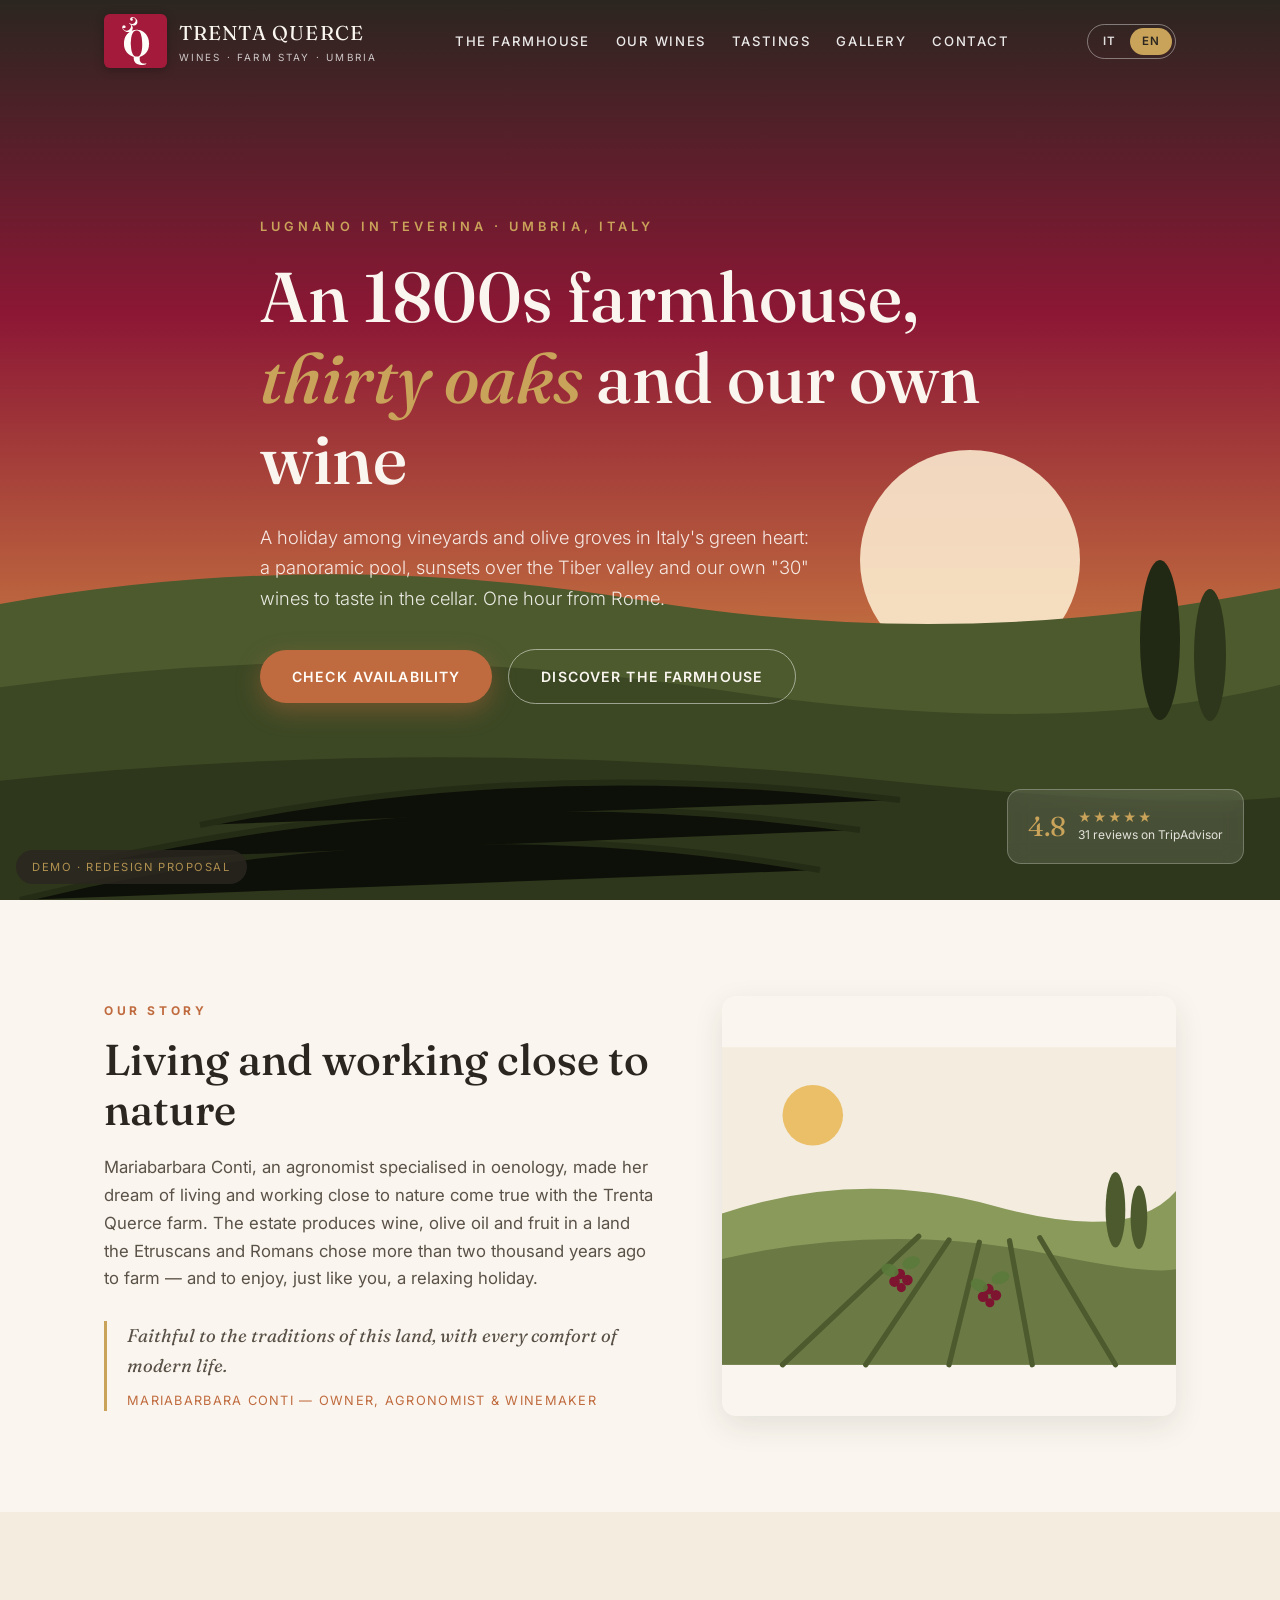
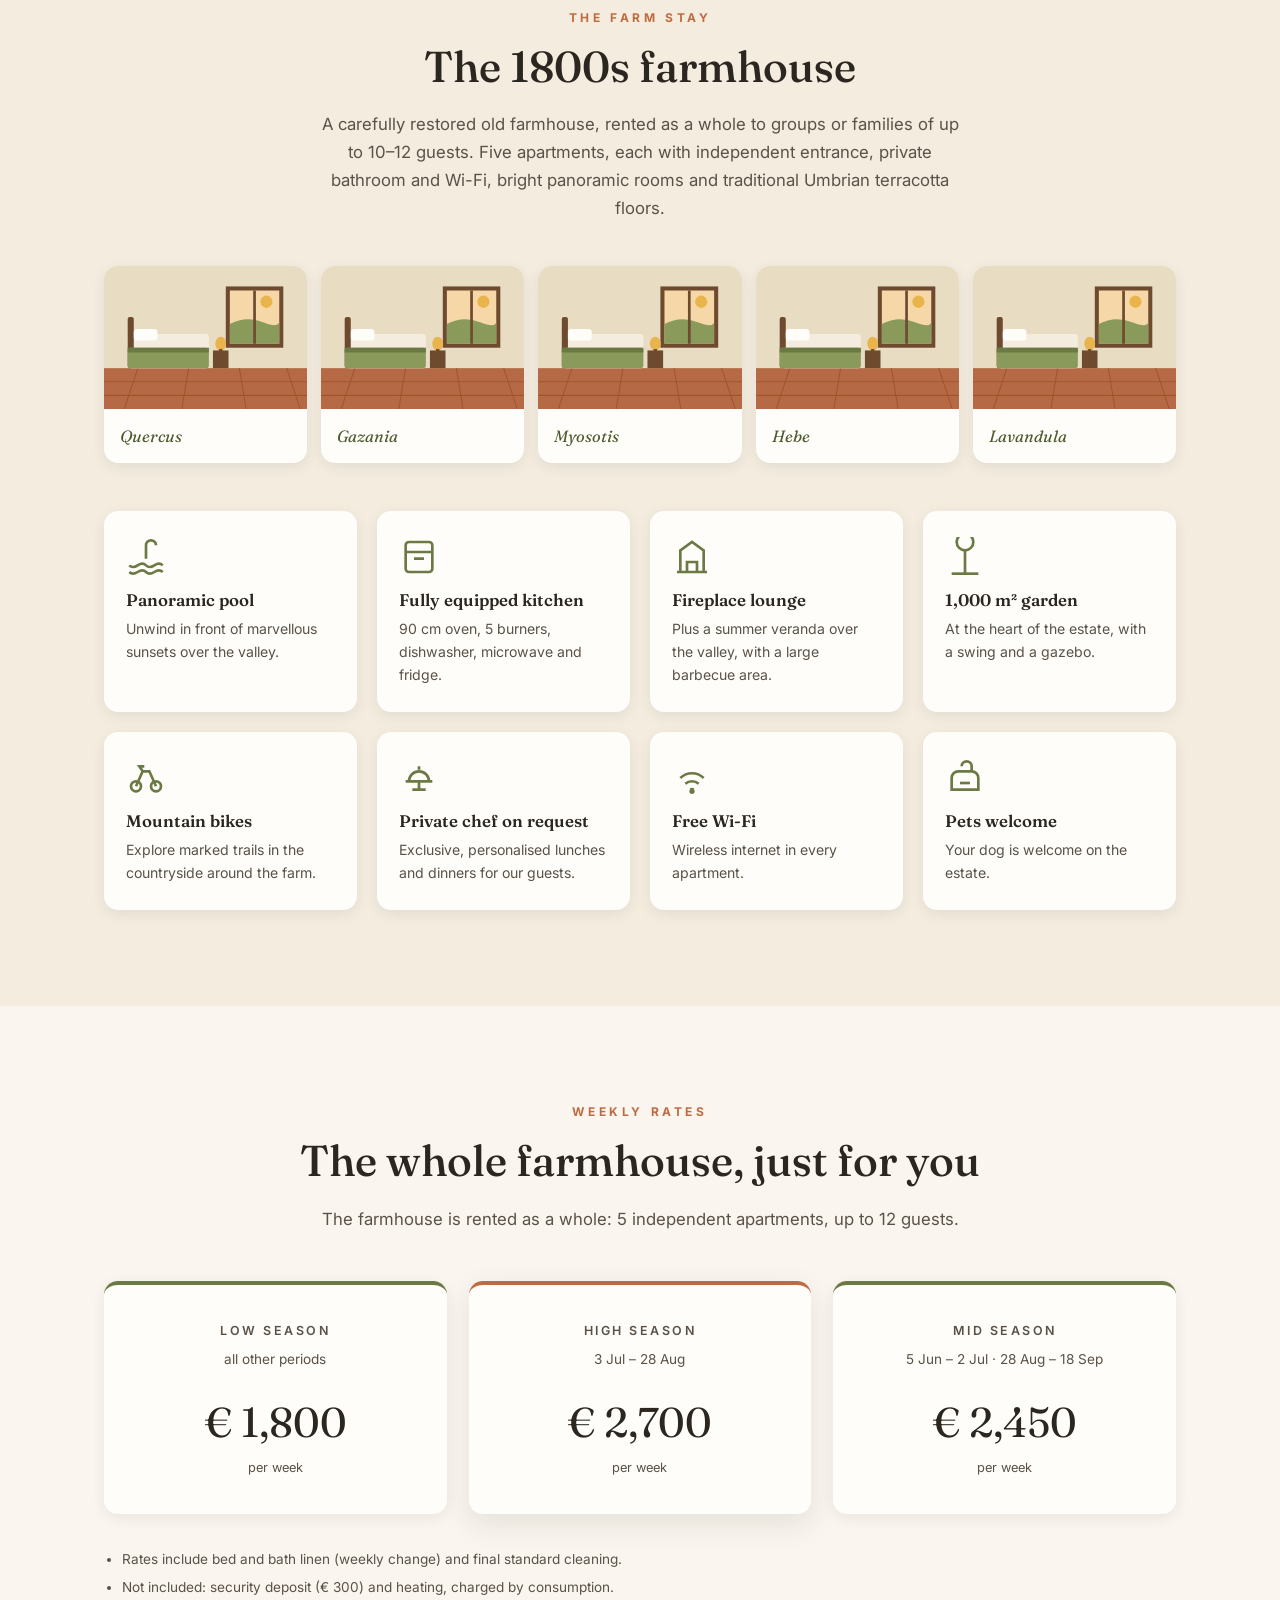
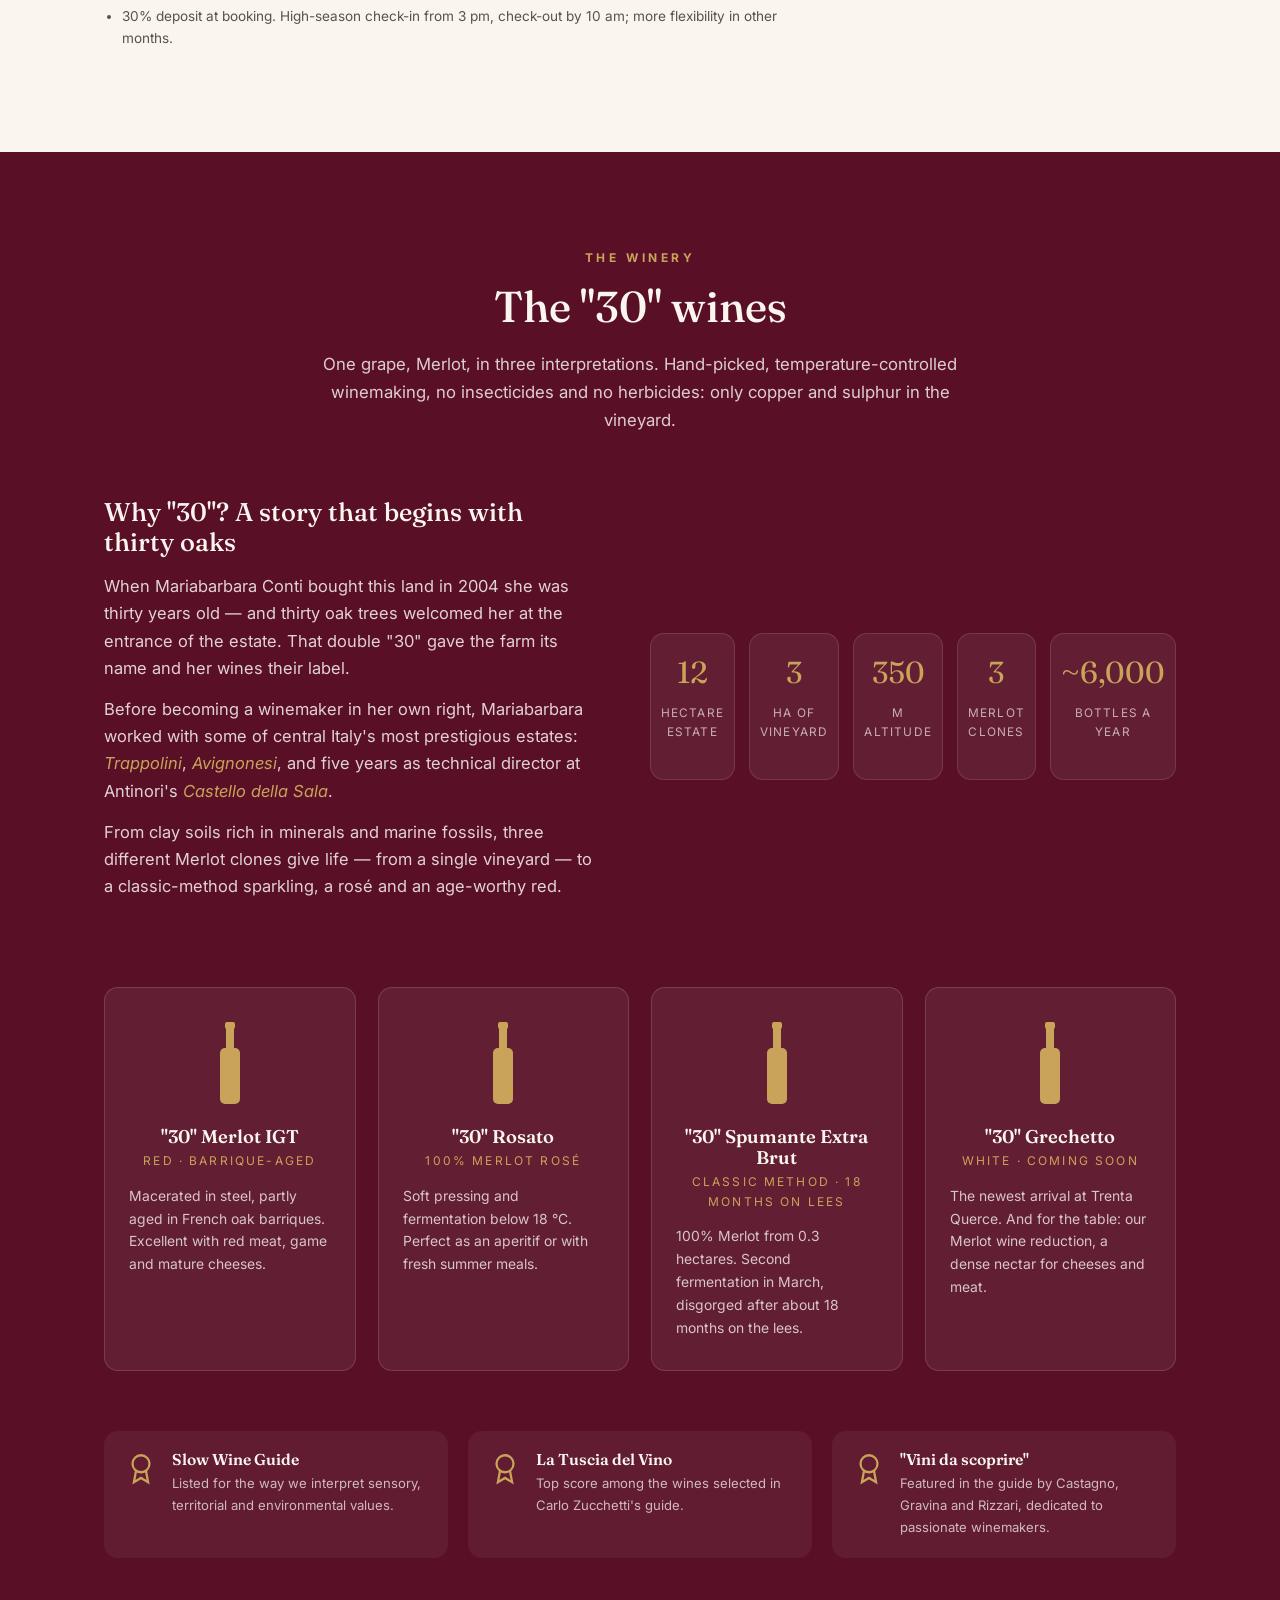
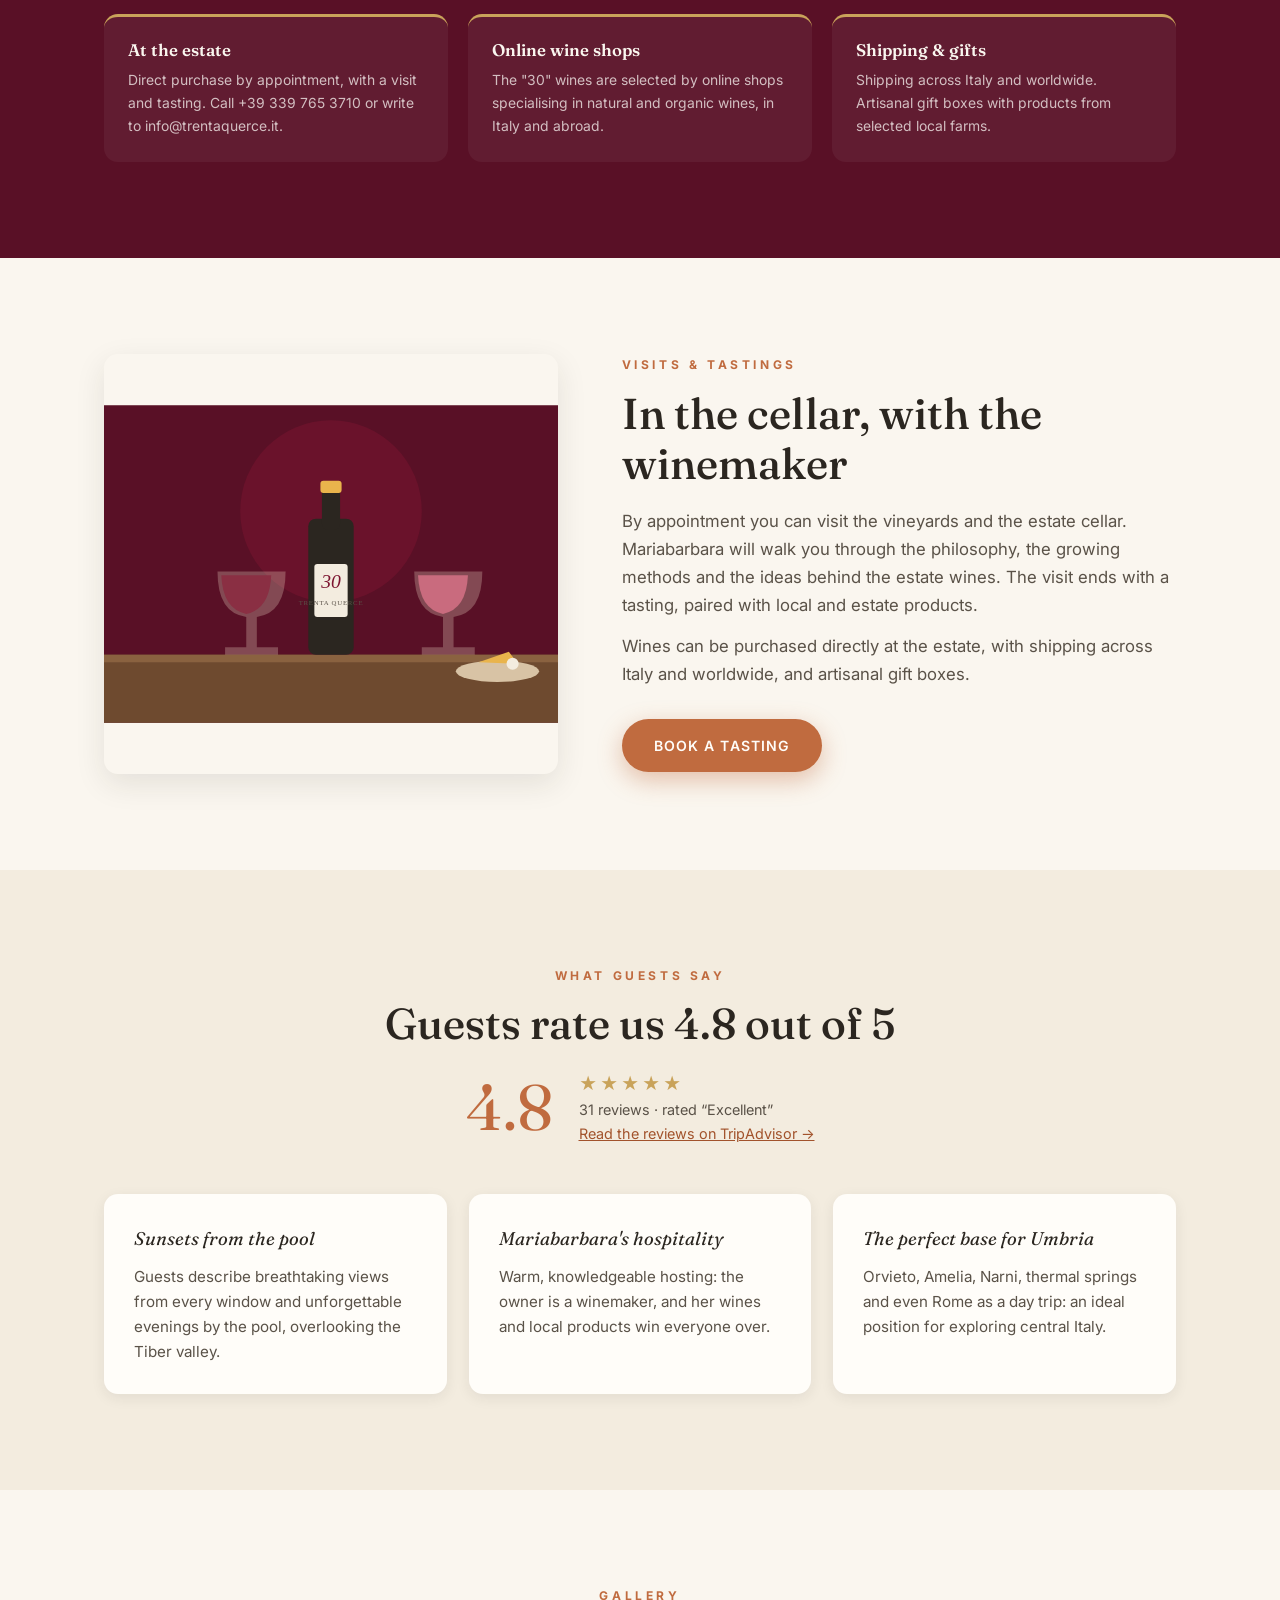
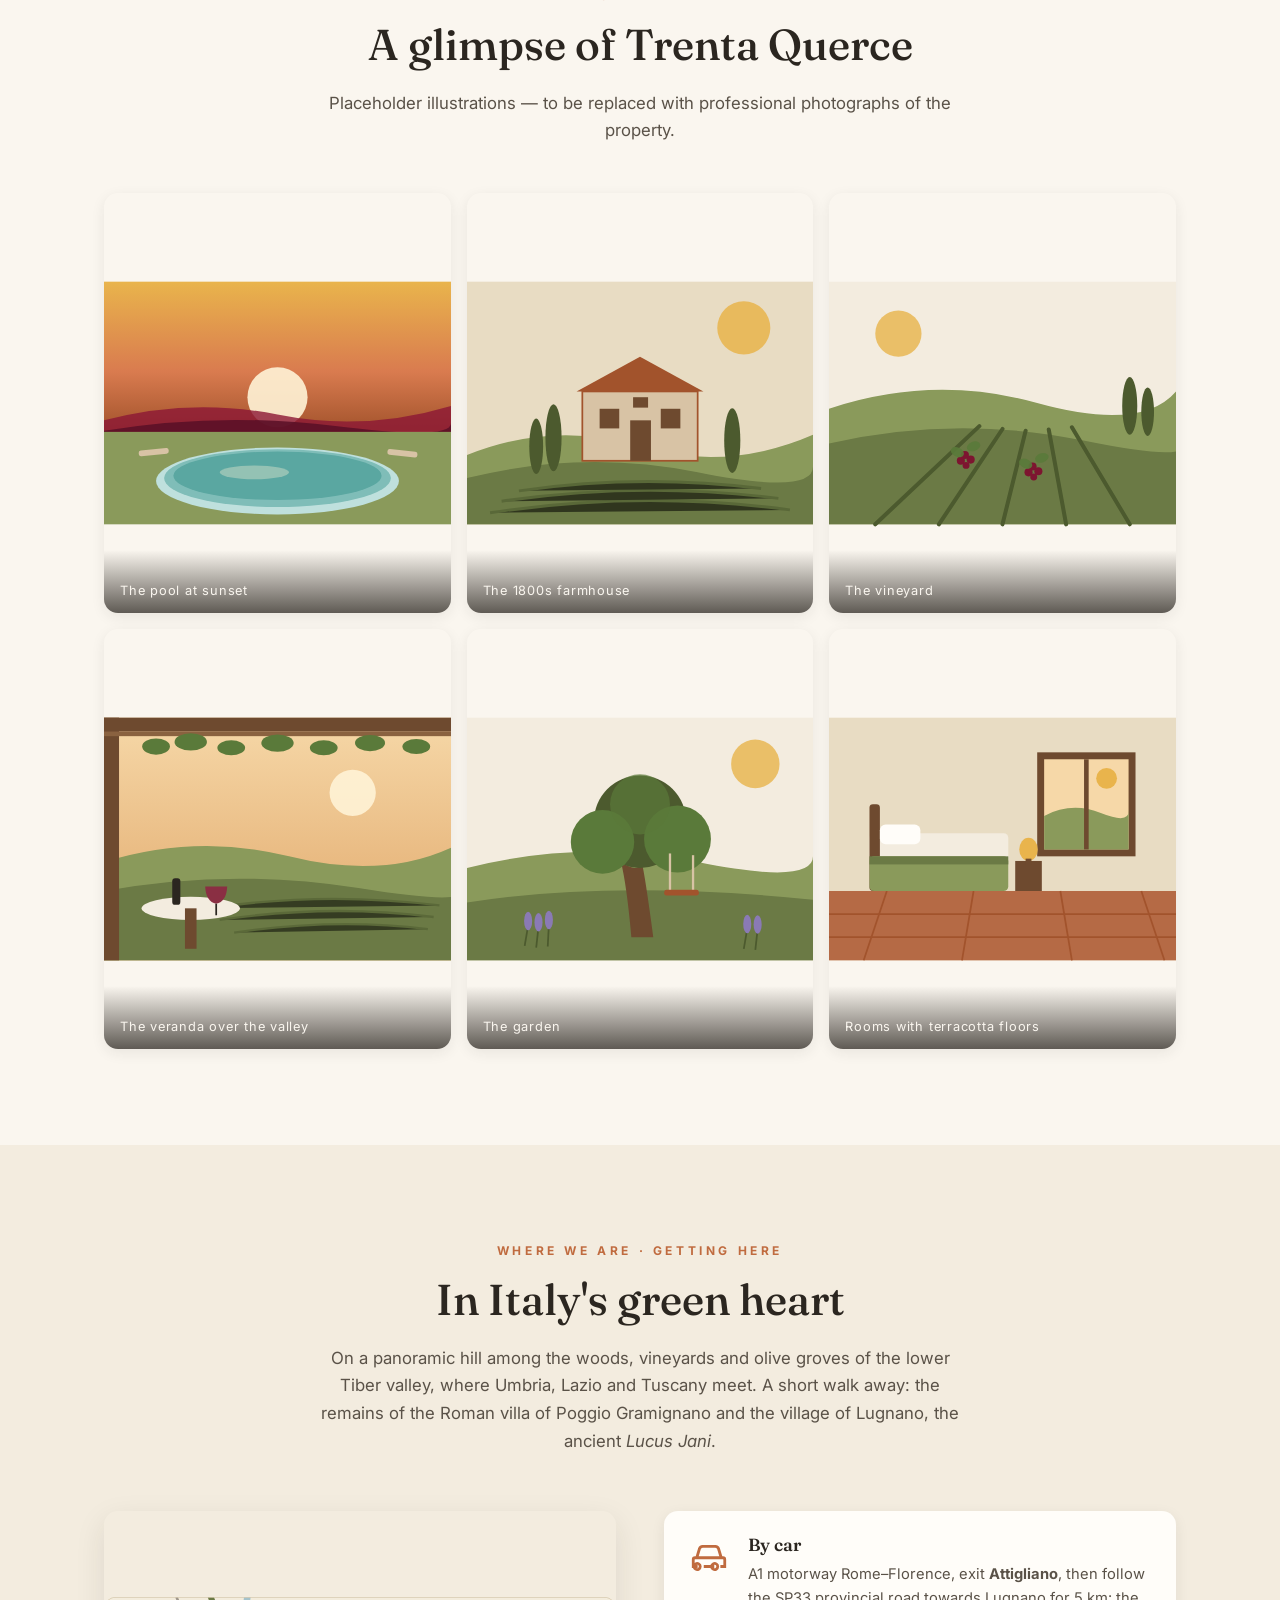
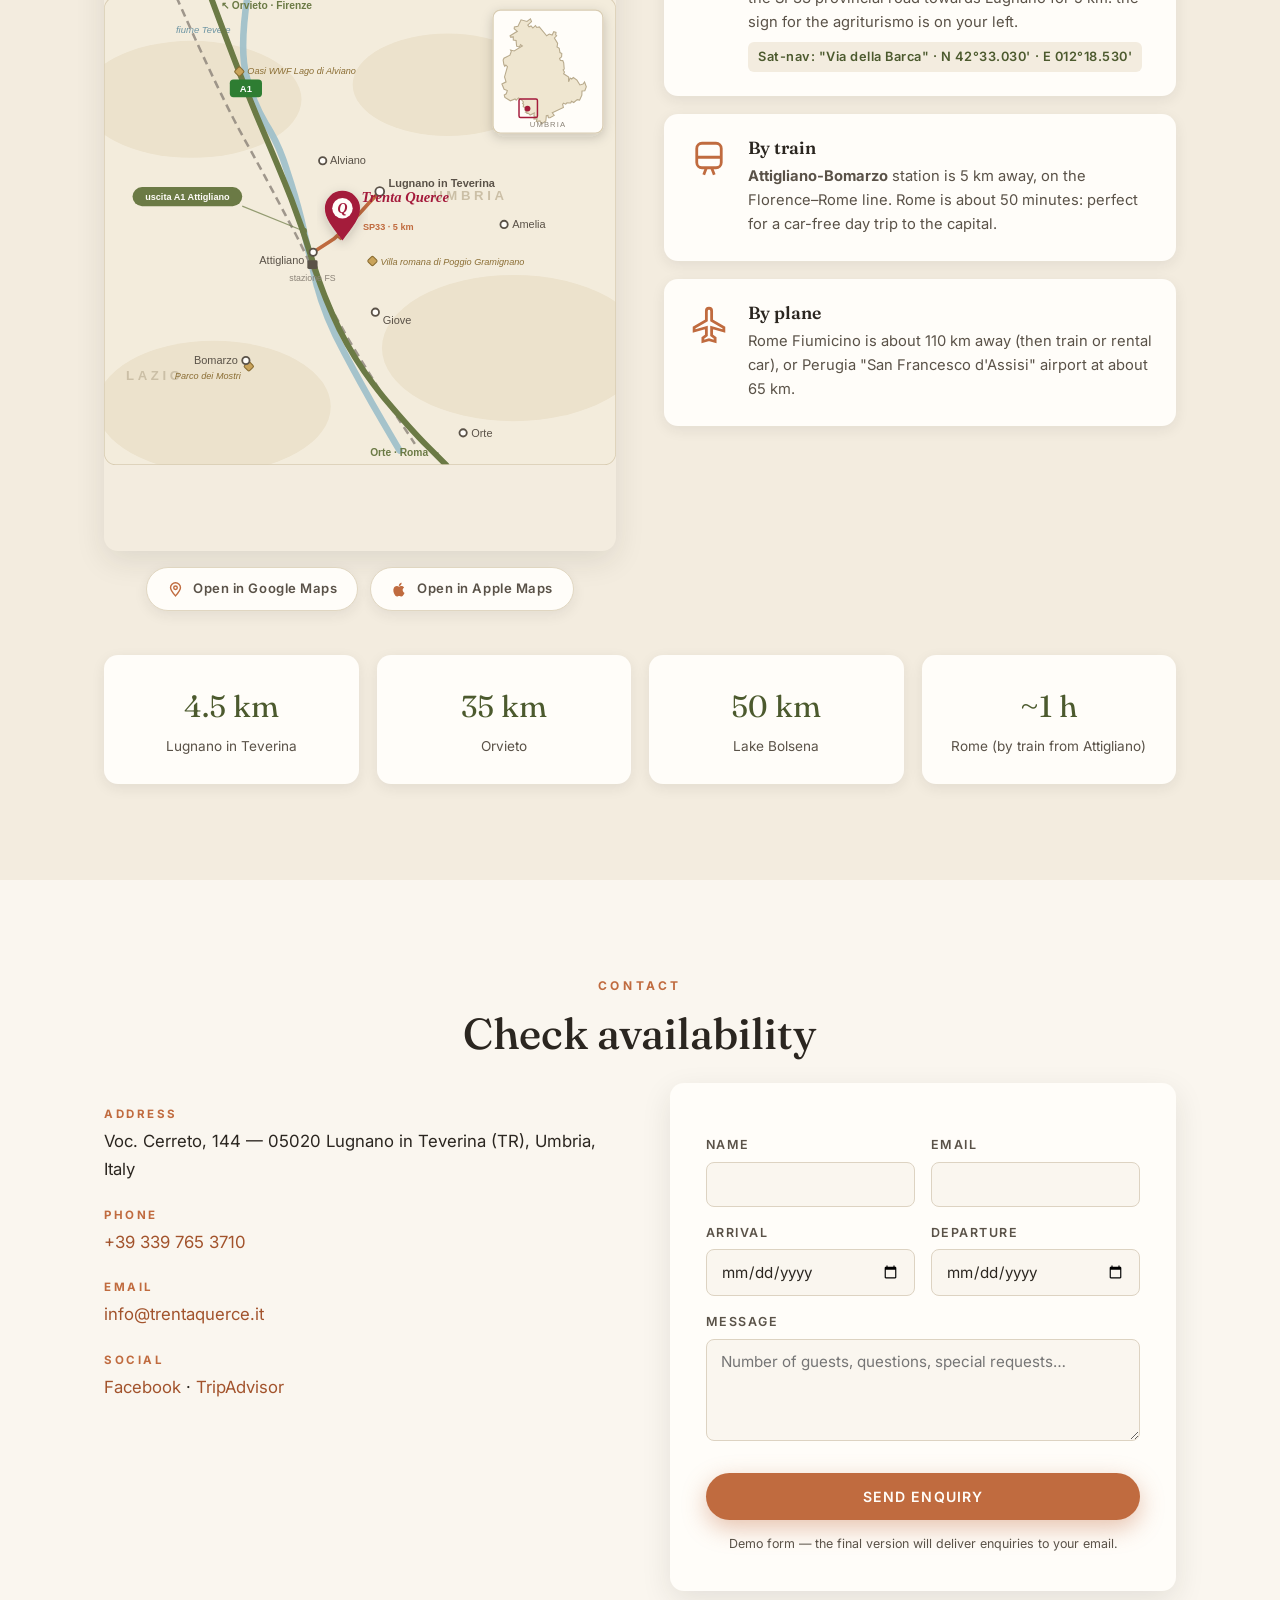
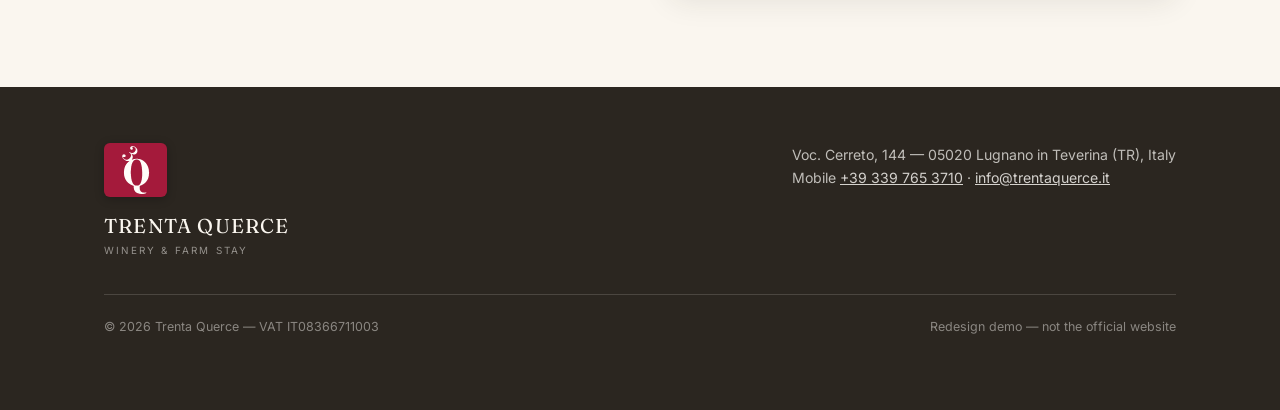
==== en/index.html @ c0314c39 "Add files via upload" ====
﻿<!DOCTYPE html>
<html lang="en">
<head>
  <meta charset="UTF-8">
  <meta name="viewport" content="width=device-width, initial-scale=1.0">
  <title>Trenta Querce — Agriturismo &amp; Winery in Umbria, Italy | Lugnano in Teverina</title>
  <meta name="description" content="Farm stay with a panoramic pool and estate wines in the heart of Umbria. Restored 1800s farmhouse for 10-12 guests, cellar tastings, 35 km from Orvieto and one hour from Rome.">
  <link rel="alternate" hreflang="it" href="https://www.trentaquerce.it/">
  <link rel="alternate" hreflang="en" href="https://www.trentaquerce.it/en/">
  <link rel="preconnect" href="https://fonts.googleapis.com">
  <link rel="preconnect" href="https://fonts.gstatic.com" crossorigin>
  <link href="https://fonts.googleapis.com/css2?family=Fraunces:ital,wght@0,400;0,500;0,600;1,400;1,500&family=Inter:wght@300;400;500;600;700&display=swap" rel="stylesheet">
  <link rel="stylesheet" href="../assets/style.css">
  <link rel="icon" type="image/png" href="../assets/img/logo-full.png">
  <script type="application/ld+json">
  {
    "@context": "https://schema.org",
    "@type": ["LodgingBusiness", "Winery"],
    "name": "Trenta Querce",
    "description": "Winery and agriturismo in Umbria, Italy: restored 1800s farmhouse with panoramic pool for 10-12 guests, estate wines and cellar tastings.",
    "address": {
      "@type": "PostalAddress",
      "streetAddress": "Voc. Cerreto, 144",
      "addressLocality": "Lugnano in Teverina",
      "addressRegion": "Umbria",
      "postalCode": "05020",
      "addressCountry": "IT"
    },
    "telephone": "+39 339 7653710",
    "email": "info@trentaquerce.it",
    "aggregateRating": { "@type": "AggregateRating", "ratingValue": "4.8", "bestRating": "5", "reviewCount": "31" }
  }
  </script>
</head>
<body>

<div class="demo-ribbon">Demo · redesign proposal</div>

<nav class="nav">
  <div class="container nav-inner">
    <a class="brand" href="#top">
      <img class="brand-logo" src="../assets/img/logo.svg" alt="Trenta Querce logo" width="153" height="132">
      <span>
        <span class="brand-name">Trenta Querce</span>
        <span class="brand-sub">Wines &middot; Farm stay &middot; Umbria</span>
      </span>
    </a>
    <ul class="nav-links">
      <li><a href="#farmhouse">The Farmhouse</a></li>
      <li><a href="#wines">Our Wines</a></li>
      <li><a href="#tastings">Tastings</a></li>
      <li><a href="#gallery">Gallery</a></li>
      <li><a href="#contact">Contact</a></li>
    </ul>
    <div class="lang-switch">
      <a href="../index.html">IT</a>
      <a href="index.html" class="active" aria-current="page">EN</a>
    </div>
    <button class="nav-toggle" aria-label="Menu"><span></span><span></span><span></span></button>
  </div>
</nav>

<header class="hero" id="top">
  <div class="hero-bg" aria-hidden="true">
    <svg viewBox="0 0 1440 900" preserveAspectRatio="xMidYMid slice">
      <defs>
        <linearGradient id="hsky" x1="0" y1="0" x2="0" y2="1">
          <stop offset="0" stop-color="#2b2620"/>
          <stop offset=".35" stop-color="#8c1735"/>
          <stop offset=".7" stop-color="#c06b3f"/>
          <stop offset="1" stop-color="#e9b44c"/>
        </linearGradient>
      </defs>
      <rect width="1440" height="900" fill="url(#hsky)"/>
      <circle cx="1050" cy="560" r="110" fill="#fff3d6" opacity=".85"/>
      <path d="M0 620 Q360 540 720 600 T1440 570 V900 H0 Z" fill="#4c5a2e"/>
      <path d="M0 700 Q400 630 800 690 T1440 660 V900 H0 Z" fill="#3c4824"/>
      <path d="M0 790 Q480 730 960 780 T1440 760 V900 H0 Z" fill="#2e371b"/>
      <g stroke="#212814" stroke-width="6" opacity=".7">
        <path d="M100 900 Q500 800 900 870"/>
        <path d="M180 860 Q560 775 940 830"/>
        <path d="M280 825 Q620 755 980 800"/>
      </g>
      <ellipse cx="1240" cy="640" rx="20" ry="80" fill="#212814"/>
      <ellipse cx="1290" cy="655" rx="16" ry="66" fill="#2e371b"/>
    </svg>
  </div>
  <div class="container">
    <div class="hero-content">
      <p class="hero-kicker">Lugnano in Teverina &middot; Umbria, Italy</p>
      <h1>An 1800s farmhouse, <em>thirty oaks</em> and our own wine</h1>
      <p class="hero-lede">A holiday among vineyards and olive groves in Italy's green heart: a panoramic pool, sunsets over the Tiber valley and our own "30" wines to taste in the cellar. One hour from Rome.</p>
      <div class="hero-ctas">
        <a class="btn btn-primary" href="#contact">Check availability</a>
        <a class="btn btn-ghost" href="#farmhouse">Discover the farmhouse</a>
      </div>
      <div class="hero-badge">
        <span class="score">4.8</span>
        <span class="label"><span class="stars">★★★★★</span><br>31 reviews on TripAdvisor</span>
      </div>
    </div>
  </div>
</header>

<section id="story">
  <div class="container story-grid">
    <div class="reveal">
      <p class="eyebrow">Our story</p>
      <h2 class="section-title">Living and working close to nature</h2>
      <p class="section-intro">Mariabarbara Conti, an agronomist specialised in oenology, made her dream of living and working close to nature come true with the Trenta Querce farm. The estate produces wine, olive oil and fruit in a land the Etruscans and Romans chose more than two thousand years ago to farm — and to enjoy, just like you, a relaxing holiday.</p>
      <blockquote class="story-quote">
        Faithful to the traditions of this land, with every comfort of modern life.
        <cite>Mariabarbara Conti — owner, agronomist &amp; winemaker</cite>
      </blockquote>
    </div>
    <div class="story-figure reveal">
      <img src="../assets/img/vigneto.svg" alt="The Trenta Querce vineyard" width="600" height="420">
    </div>
  </div>
</section>

<section id="farmhouse" class="section-alt">
  <div class="container">
    <div class="center reveal">
      <p class="eyebrow">The farm stay</p>
      <h2 class="section-title">The 1800s farmhouse</h2>
      <p class="section-intro">A carefully restored old farmhouse, rented as a whole to groups or families of up to 10–12 guests. Five apartments, each with independent entrance, private bathroom and Wi-Fi, bright panoramic rooms and traditional Umbrian terracotta floors.</p>
    </div>

    <div class="apt-strip reveal">
      <div class="apt"><img src="../assets/img/camera.svg" alt="Quercus apartment"><div class="apt-name">Quercus</div></div>
      <div class="apt"><img src="../assets/img/camera.svg" alt="Gazania apartment"><div class="apt-name">Gazania</div></div>
      <div class="apt"><img src="../assets/img/camera.svg" alt="Myosotis apartment"><div class="apt-name">Myosotis</div></div>
      <div class="apt"><img src="../assets/img/camera.svg" alt="Hebe apartment"><div class="apt-name">Hebe</div></div>
      <div class="apt"><img src="../assets/img/camera.svg" alt="Lavandula apartment"><div class="apt-name">Lavandula</div></div>
    </div>

    <div class="amenity-grid">
      <div class="amenity reveal">
        <svg class="icon" viewBox="0 0 24 24" fill="none" stroke="currentColor" stroke-width="1.6"><path d="M2 17q2 2 5 0t5 0 5 0 5 0M2 21q2 2 5 0t5 0 5 0 5 0"/><path d="M12 13V5a3 3 0 0 1 6 0"/></svg>
        <h3>Panoramic pool</h3>
        <p>Unwind in front of marvellous sunsets over the valley.</p>
      </div>
      <div class="amenity reveal">
        <svg class="icon" viewBox="0 0 24 24" fill="none" stroke="currentColor" stroke-width="1.6"><rect x="4" y="3" width="16" height="18" rx="2"/><path d="M4 9h16M9 13h6"/></svg>
        <h3>Fully equipped kitchen</h3>
        <p>90 cm oven, 5 burners, dishwasher, microwave and fridge.</p>
      </div>
      <div class="amenity reveal">
        <svg class="icon" viewBox="0 0 24 24" fill="none" stroke="currentColor" stroke-width="1.6"><path d="M3 21h18M5 21V8l7-5 7 5v13M9 21v-6h6v6"/></svg>
        <h3>Fireplace lounge</h3>
        <p>Plus a summer veranda over the valley, with a large barbecue area.</p>
      </div>
      <div class="amenity reveal">
        <svg class="icon" viewBox="0 0 24 24" fill="none" stroke="currentColor" stroke-width="1.6"><path d="M12 22V8M12 8a5 5 0 1 0-5-5 5 5 0 0 0 5 5zm0 0a5 5 0 1 1 5-5"/><path d="M4 22h16"/></svg>
        <h3>1,000 m² garden</h3>
        <p>At the heart of the estate, with a swing and a gazebo.</p>
      </div>
      <div class="amenity reveal">
        <svg class="icon" viewBox="0 0 24 24" fill="none" stroke="currentColor" stroke-width="1.6"><circle cx="6" cy="17" r="3"/><circle cx="18" cy="17" r="3"/><path d="M6 17 10 8h4l4 9M10 8 8 5h3"/></svg>
        <h3>Mountain bikes</h3>
        <p>Explore marked trails in the countryside around the farm.</p>
      </div>
      <div class="amenity reveal">
        <svg class="icon" viewBox="0 0 24 24" fill="none" stroke="currentColor" stroke-width="1.6"><path d="M4 14h16M6 14a6 6 0 0 1 12 0M12 5v2M12 14v5m-4 0h8"/></svg>
        <h3>Private chef on request</h3>
        <p>Exclusive, personalised lunches and dinners for our guests.</p>
      </div>
      <div class="amenity reveal">
        <svg class="icon" viewBox="0 0 24 24" fill="none" stroke="currentColor" stroke-width="1.6"><path d="M5 12a10 10 0 0 1 14 0M8 15.5a6 6 0 0 1 8 0M11 19a2 2 0 0 1 2 0"/><circle cx="12" cy="20" r=".8" fill="currentColor"/></svg>
        <h3>Free Wi-Fi</h3>
        <p>Wireless internet in every apartment.</p>
      </div>
      <div class="amenity reveal">
        <svg class="icon" viewBox="0 0 24 24" fill="none" stroke="currentColor" stroke-width="1.6"><path d="M10 5a3 3 0 0 1 6 0v3H8a4 4 0 0 0-4 4v7h16v-7a4 4 0 0 0-4-4"/><path d="M9 15h6"/></svg>
        <h3>Pets welcome</h3>
        <p>Your dog is welcome on the estate.</p>
      </div>
    </div>
  </div>
</section>

<section id="rates">
  <div class="container">
    <div class="center reveal">
      <p class="eyebrow">Weekly rates</p>
      <h2 class="section-title">The whole farmhouse, just for you</h2>
      <p class="section-intro">The farmhouse is rented as a whole: 5 independent apartments, up to 12 guests.</p>
    </div>
    <div class="price-cards">
      <div class="price-card reveal">
        <p class="season">Low season</p>
        <p class="dates">all other periods</p>
        <p class="price">&euro;&nbsp;1,800</p>
        <p class="per">per week</p>
      </div>
      <div class="price-card featured reveal">
        <p class="season">High season</p>
        <p class="dates">3 Jul – 28 Aug</p>
        <p class="price">&euro;&nbsp;2,700</p>
        <p class="per">per week</p>
      </div>
      <div class="price-card reveal">
        <p class="season">Mid season</p>
        <p class="dates">5 Jun – 2 Jul &middot; 28 Aug – 18 Sep</p>
        <p class="price">&euro;&nbsp;2,450</p>
        <p class="per">per week</p>
      </div>
    </div>
    <ul class="price-notes reveal">
      <li>Rates include bed and bath linen (weekly change) and final standard cleaning.</li>
      <li>Not included: security deposit (&euro;&nbsp;300) and heating, charged by consumption.</li>
      <li>30% deposit at booking. High-season check-in from 3&nbsp;pm, check-out by 10&nbsp;am; more flexibility in other months.</li>
    </ul>
  </div>
</section>

<section id="wines" class="section-dark">
  <div class="container">
    <div class="center reveal">
      <p class="eyebrow">The winery</p>
      <h2 class="section-title">The "30" wines</h2>
      <p class="section-intro">One grape, Merlot, in three interpretations. Hand-picked, temperature-controlled winemaking, no insecticides and no herbicides: only copper and sulphur in the vineyard.</p>
    </div>

    <div class="winery-story reveal">
      <div>
        <h3>Why "30"? A story that begins with thirty oaks</h3>
        <p>When Mariabarbara Conti bought this land in 2004 she was thirty years old — and thirty oak trees welcomed her at the entrance of the estate. That double "30" gave the farm its name and her wines their label.</p>
        <p>Before becoming a winemaker in her own right, Mariabarbara worked with some of central Italy's most prestigious estates: <span class="accent">Trappolini</span>, <span class="accent">Avignonesi</span>, and five years as technical director at Antinori's <span class="accent">Castello della Sala</span>.</p>
        <p>From clay soils rich in minerals and marine fossils, three different Merlot clones give life — from a single vineyard — to a classic-method sparkling, a ros&eacute; and an age-worthy red.</p>
      </div>
      <div class="stat-strip">
        <div class="stat"><p class="n">12</p><p class="l">hectare estate</p></div>
        <div class="stat"><p class="n">3</p><p class="l">ha of vineyard</p></div>
        <div class="stat"><p class="n">350</p><p class="l">m altitude</p></div>
        <div class="stat"><p class="n">3</p><p class="l">Merlot clones</p></div>
        <div class="stat"><p class="n">~6,000</p><p class="l">bottles a year</p></div>
      </div>
    </div>

    <div class="wine-grid">
      <div class="wine-card reveal">
        <svg class="bottle" viewBox="0 0 44 88" fill="currentColor"><rect x="12" y="30" width="20" height="56" rx="5"/><rect x="18" y="8" width="8" height="26" rx="3"/><rect x="17" y="4" width="10" height="7" rx="2"/></svg>
        <h3>"30" Merlot IGT</h3>
        <p class="type">Red &middot; barrique-aged</p>
        <p>Macerated in steel, partly aged in French oak barriques. Excellent with red meat, game and mature cheeses.</p>
      </div>
      <div class="wine-card reveal">
        <svg class="bottle" viewBox="0 0 44 88" fill="currentColor"><rect x="12" y="30" width="20" height="56" rx="5"/><rect x="18" y="8" width="8" height="26" rx="3"/><rect x="17" y="4" width="10" height="7" rx="2"/></svg>
        <h3>"30" Rosato</h3>
        <p class="type">100% Merlot ros&eacute;</p>
        <p>Soft pressing and fermentation below 18&nbsp;&deg;C. Perfect as an aperitif or with fresh summer meals.</p>
      </div>
      <div class="wine-card reveal">
        <svg class="bottle" viewBox="0 0 44 88" fill="currentColor"><rect x="12" y="30" width="20" height="56" rx="5"/><rect x="18" y="8" width="8" height="26" rx="3"/><rect x="17" y="4" width="10" height="7" rx="2"/></svg>
        <h3>"30" Spumante Extra Brut</h3>
        <p class="type">Classic method &middot; 18 months on lees</p>
        <p>100% Merlot from 0.3 hectares. Second fermentation in March, disgorged after about 18 months on the lees.</p>
      </div>
      <div class="wine-card reveal">
        <svg class="bottle" viewBox="0 0 44 88" fill="currentColor"><rect x="12" y="30" width="20" height="56" rx="5"/><rect x="18" y="8" width="8" height="26" rx="3"/><rect x="17" y="4" width="10" height="7" rx="2"/></svg>
        <h3>"30" Grechetto</h3>
        <p class="type">White &middot; coming soon</p>
        <p>The newest arrival at Trenta Querce. And for the table: our Merlot wine reduction, a dense nectar for cheeses and meat.</p>
      </div>
    </div>

    <div class="awards">
      <div class="award reveal">
        <svg class="medal" viewBox="0 0 24 24" fill="none" stroke="currentColor" stroke-width="1.6"><circle cx="12" cy="9" r="6"/><path d="M8.5 14 7 22l5-3 5 3-1.5-8"/></svg>
        <div><h4>Slow Wine Guide</h4><p>Listed for the way we interpret sensory, territorial and environmental values.</p></div>
      </div>
      <div class="award reveal">
        <svg class="medal" viewBox="0 0 24 24" fill="none" stroke="currentColor" stroke-width="1.6"><circle cx="12" cy="9" r="6"/><path d="M8.5 14 7 22l5-3 5 3-1.5-8"/></svg>
        <div><h4>La Tuscia del Vino</h4><p>Top score among the wines selected in Carlo Zucchetti's guide.</p></div>
      </div>
      <div class="award reveal">
        <svg class="medal" viewBox="0 0 24 24" fill="none" stroke="currentColor" stroke-width="1.6"><circle cx="12" cy="9" r="6"/><path d="M8.5 14 7 22l5-3 5 3-1.5-8"/></svg>
        <div><h4>"Vini da scoprire"</h4><p>Featured in the guide by Castagno, Gravina and Rizzari, dedicated to passionate winemakers.</p></div>
      </div>
    </div>

    <div class="buy-strip">
      <div class="buy reveal">
        <h4>At the estate</h4>
        <p>Direct purchase by appointment, with a visit and tasting. Call +39 339 765 3710 or write to info@trentaquerce.it.</p>
      </div>
      <div class="buy reveal">
        <h4>Online wine shops</h4>
        <p>The "30" wines are selected by online shops specialising in natural and organic wines, in Italy and abroad.</p>
      </div>
      <div class="buy reveal">
        <h4>Shipping &amp; gifts</h4>
        <p>Shipping across Italy and worldwide. Artisanal gift boxes with products from selected local farms.</p>
      </div>
    </div>
  </div>
</section>

<section id="tastings">
  <div class="container tasting-grid">
    <div class="story-figure reveal">
      <img src="../assets/img/degustazione.svg" alt="Wine tasting in the cellar" width="600" height="420">
    </div>
    <div class="reveal">
      <p class="eyebrow">Visits &amp; tastings</p>
      <h2 class="section-title">In the cellar, with the winemaker</h2>
      <p class="section-intro">By appointment you can visit the vineyards and the estate cellar. Mariabarbara will walk you through the philosophy, the growing methods and the ideas behind the estate wines. The visit ends with a tasting, paired with local and estate products.</p>
      <p class="section-intro" style="margin-top:14px">Wines can be purchased directly at the estate, with shipping across Italy and worldwide, and artisanal gift boxes.</p>
      <div class="hero-ctas" style="margin-top:30px">
        <a class="btn btn-primary" href="#contact">Book a tasting</a>
      </div>
    </div>
  </div>
</section>

<section id="reviews" class="section-alt">
  <div class="container">
    <div class="center reveal">
      <p class="eyebrow">What guests say</p>
      <h2 class="section-title">Guests rate us 4.8 out of 5</h2>
    </div>
    <div class="review-summary reveal">
      <span class="big-score">4.8</span>
      <span class="meta">
        <span class="stars">★★★★★</span><br>
        31 reviews &middot; rated &ldquo;Excellent&rdquo;<br>
        <a href="https://www.tripadvisor.com/Hotel_Review-g1830838-d2041931-Reviews-Trenta_Querce-Lugnano_in_Teverina_Province_of_Terni_Umbria.html" target="_blank" rel="noopener">Read the reviews on TripAdvisor →</a>
      </span>
    </div>
    <div class="review-highlights">
      <div class="review-card reveal">
        <p class="theme">Sunsets from the pool</p>
        <p>Guests describe breathtaking views from every window and unforgettable evenings by the pool, overlooking the Tiber valley.</p>
      </div>
      <div class="review-card reveal">
        <p class="theme">Mariabarbara's hospitality</p>
        <p>Warm, knowledgeable hosting: the owner is a winemaker, and her wines and local products win everyone over.</p>
      </div>
      <div class="review-card reveal">
        <p class="theme">The perfect base for Umbria</p>
        <p>Orvieto, Amelia, Narni, thermal springs and even Rome as a day trip: an ideal position for exploring central Italy.</p>
      </div>
    </div>
  </div>
</section>

<section id="gallery">
  <div class="container">
    <div class="center reveal">
      <p class="eyebrow">Gallery</p>
      <h2 class="section-title">A glimpse of Trenta Querce</h2>
      <p class="section-intro">Placeholder illustrations — to be replaced with professional photographs of the property.</p>
    </div>
    <div class="gallery-grid">
      <figure class="gallery-item reveal"><img src="../assets/img/piscina.svg" alt="The pool at sunset" width="600" height="420"><figcaption class="caption">The pool at sunset</figcaption></figure>
      <figure class="gallery-item reveal"><img src="../assets/img/casale.svg" alt="The 1800s farmhouse" width="600" height="420"><figcaption class="caption">The 1800s farmhouse</figcaption></figure>
      <figure class="gallery-item reveal"><img src="../assets/img/vigneto.svg" alt="The vineyard" width="600" height="420"><figcaption class="caption">The vineyard</figcaption></figure>
      <figure class="gallery-item reveal"><img src="../assets/img/veranda.svg" alt="The veranda over the valley" width="600" height="420"><figcaption class="caption">The veranda over the valley</figcaption></figure>
      <figure class="gallery-item reveal"><img src="../assets/img/giardino.svg" alt="The garden and the oak" width="600" height="420"><figcaption class="caption">The garden</figcaption></figure>
      <figure class="gallery-item reveal"><img src="../assets/img/camera.svg" alt="Rooms with Umbrian terracotta floors" width="600" height="420"><figcaption class="caption">Rooms with terracotta floors</figcaption></figure>
    </div>
  </div>
</section>

<section id="location" class="section-alt">
  <div class="container">
    <div class="center reveal">
      <p class="eyebrow">Where we are &middot; Getting here</p>
      <h2 class="section-title">In Italy's green heart</h2>
      <p class="section-intro">On a panoramic hill among the woods, vineyards and olive groves of the lower Tiber valley, where Umbria, Lazio and Tuscany meet. A short walk away: the remains of the Roman villa of Poggio Gramignano and the village of Lugnano, the ancient <em>Lucus Jani</em>.</p>
    </div>
    <div class="arrive-grid">
      <div class="map-col reveal">
        <div class="map-figure">
          <img src="../assets/img/mappa.svg" alt="Map: how to reach Trenta Querce in Umbria" width="700" height="640">
        </div>
        <div class="map-links">
          <a class="map-link" href="https://www.google.com/maps/dir/?api=1&amp;destination=42.5505,12.30883" target="_blank" rel="noopener">
            <svg viewBox="0 0 24 24" fill="none" stroke="currentColor" stroke-width="2"><path d="M12 21c-4-4.5-7-8-7-11.5a7 7 0 0 1 14 0C19 13 16 16.5 12 21z"/><circle cx="12" cy="9.5" r="2.5"/></svg>
            Open in Google Maps
          </a>
          <a class="map-link" href="https://maps.apple.com/?daddr=42.5505,12.30883&amp;q=Trenta+Querce" target="_blank" rel="noopener">
            <svg viewBox="0 0 24 24" fill="currentColor" stroke="none"><path d="M16.4 12.7c0-2.4 2-3.6 2.1-3.7-1.1-1.7-2.9-1.9-3.5-1.9-1.5-.2-2.9.9-3.7.9-.8 0-1.9-.9-3.2-.8-1.6 0-3.1 1-4 2.4-1.7 3-.4 7.4 1.2 9.8.8 1.2 1.8 2.5 3.1 2.5 1.2-.1 1.7-.8 3.2-.8s1.9.8 3.2.8c1.3 0 2.2-1.2 3-2.4.9-1.4 1.3-2.7 1.3-2.8-.1 0-2.6-1-2.7-4zM14 5.6c.7-.8 1.1-1.9 1-3.1-1 0-2.2.7-2.9 1.5-.6.7-1.2 1.9-1 3 1.1.1 2.2-.6 2.9-1.4z"/></svg>
            Open in Apple Maps
          </a>
        </div>
      </div>
      <div class="transport">
        <div class="transport-card reveal">
          <svg class="t-icon" viewBox="0 0 24 24" fill="none" stroke="currentColor" stroke-width="1.6"><path d="M5 13 6.5 8a2 2 0 0 1 2-1.5h7a2 2 0 0 1 2 1.5L19 13M4 13h16a1 1 0 0 1 1 1v4h-2.5M4 13a1 1 0 0 0-1 1v4h2.5M7 18a1.75 1.75 0 1 0 0 .01M17 18a1.75 1.75 0 1 0 0 .01M9 18h6"/></svg>
          <div>
            <h3>By car</h3>
            <p>A1 motorway Rome–Florence, exit <strong>Attigliano</strong>, then follow the SP33 provincial road towards Lugnano for 5 km: the sign for the agriturismo is on your left.</p>
            <span class="gps">Sat-nav: "Via della Barca" &middot; N 42&deg;33.030' &middot; E 012&deg;18.530'</span>
          </div>
        </div>
        <div class="transport-card reveal">
          <svg class="t-icon" viewBox="0 0 24 24" fill="none" stroke="currentColor" stroke-width="1.6"><rect x="5" y="3" width="14" height="14" rx="3"/><path d="M5 11h14M9 21l1.5-4M15 21l-1.5-4M8.5 14h.01M15.5 14h.01"/></svg>
          <div>
            <h3>By train</h3>
            <p><strong>Attigliano-Bomarzo</strong> station is 5 km away, on the Florence–Rome line. Rome is about 50 minutes: perfect for a car-free day trip to the capital.</p>
          </div>
        </div>
        <div class="transport-card reveal">
          <svg class="t-icon" viewBox="0 0 24 24" fill="none" stroke="currentColor" stroke-width="1.6"><path d="M10.5 4.5a1.5 1.5 0 0 1 3 0V10l7 4v2l-7-2v4.5l2 1.5v2l-3.5-1-3.5 1v-2l2-1.5V14l-7 2v-2l7-4z"/></svg>
          <div>
            <h3>By plane</h3>
            <p>Rome Fiumicino is about 110 km away (then train or rental car), or Perugia "San Francesco d'Assisi" airport at about 65 km.</p>
          </div>
        </div>
      </div>
    </div>
    <div class="distance-grid">
      <div class="distance reveal"><p class="km">4.5 km</p><p class="place">Lugnano in Teverina</p></div>
      <div class="distance reveal"><p class="km">35 km</p><p class="place">Orvieto</p></div>
      <div class="distance reveal"><p class="km">50 km</p><p class="place">Lake Bolsena</p></div>
      <div class="distance reveal"><p class="km">~1 h</p><p class="place">Rome (by train from Attigliano)</p></div>
    </div>
  </div>
</section>

<section id="contact">
  <div class="container">
    <div class="center reveal">
      <p class="eyebrow">Contact</p>
      <h2 class="section-title">Check availability</h2>
    </div>
    <div class="contact-grid">
      <dl class="contact-info reveal">
        <dt>Address</dt>
        <dd>Voc. Cerreto, 144 — 05020 Lugnano in Teverina (TR), Umbria, Italy</dd>
        <dt>Phone</dt>
        <dd><a href="tel:+393397653710">+39 339 765 3710</a></dd>
        <dt>Email</dt>
        <dd><a href="mailto:info@trentaquerce.it">info@trentaquerce.it</a></dd>
        <dt>Social</dt>
        <dd><a href="https://m.facebook.com/vinotrentaquerce/" target="_blank" rel="noopener">Facebook</a> &middot; <a href="https://www.tripadvisor.com/Hotel_Review-g1830838-d2041931-Reviews-Trenta_Querce-Lugnano_in_Teverina_Province_of_Terni_Umbria.html" target="_blank" rel="noopener">TripAdvisor</a></dd>
      </dl>
      <div class="form-card reveal">
        <form data-demo-msg="This is a demo: the form is not connected yet. In the final version your enquiry will go straight to the owners' email.">
          <div class="form-row">
            <div><label for="f-name">Name</label><input id="f-name" type="text" autocomplete="name" required></div>
            <div><label for="f-email">Email</label><input id="f-email" type="email" autocomplete="email" required></div>
          </div>
          <div class="form-row">
            <div><label for="f-arrival">Arrival</label><input id="f-arrival" type="date" required></div>
            <div><label for="f-departure">Departure</label><input id="f-departure" type="date" required></div>
          </div>
          <label for="f-msg">Message</label>
          <textarea id="f-msg" rows="4" placeholder="Number of guests, questions, special requests…"></textarea>
          <button class="btn btn-primary" type="submit">Send enquiry</button>
          <p class="form-note">Demo form — the final version will deliver enquiries to your email.</p>
        </form>
      </div>
    </div>
  </div>
</section>

<footer>
  <div class="container">
    <div class="footer-grid">
      <div>
        <img class="brand-logo" src="../assets/img/logo.svg" alt="Trenta Querce logo" width="153" height="132">
        <span class="brand-name">Trenta Querce</span>
        <span class="brand-sub">Winery &amp; Farm Stay</span>
      </div>
      <div>
        Voc. Cerreto, 144 — 05020 Lugnano in Teverina (TR), Italy<br>
        Mobile <a href="tel:+393397653710">+39 339 765 3710</a> &middot; <a href="mailto:info@trentaquerce.it">info@trentaquerce.it</a>
      </div>
    </div>
    <div class="footer-legal">
      <span>&copy; 2026 Trenta Querce — VAT IT08366711003</span>
      <span>Redesign demo — not the official website</span>
    </div>
  </div>
</footer>

<script src="../assets/script.js"></script>
</body>
</html>
---- assets/style.css ----
/* ===================================================================
   Trenta Querce — Azienda Vitivinicola ed Agrituristica
   Demo redesign · warm Umbrian palette
   =================================================================== */

:root {
  --cream: #faf6ef;
  --cream-2: #f3ecdf;
  --ink: #2b2620;
  --ink-soft: #5a5248;
  --olive: #6b7a45;
  --olive-deep: #4c5a2e;
  --terracotta: #c06b3f;
  --terracotta-deep: #a2532c;
  --brand: #a41a3b;   /* crimson from the original Trenta Querce logo */
  --wine: #8c1735;
  --wine-deep: #591026;
  --gold: #c9a35a;
  --white: #fffdf9;
  --shadow: 0 10px 30px rgba(43, 38, 32, 0.10);
  --shadow-sm: 0 4px 14px rgba(43, 38, 32, 0.08);
  --radius: 14px;
  --font-display: "Fraunces", Georgia, "Times New Roman", serif;
  --font-body: "Inter", -apple-system, "Segoe UI", Roboto, sans-serif;
}

* { margin: 0; padding: 0; box-sizing: border-box; }

html { scroll-behavior: smooth; }

body {
  font-family: var(--font-body);
  color: var(--ink);
  background: var(--cream);
  line-height: 1.65;
  font-size: 16.5px;
  -webkit-font-smoothing: antialiased;
}

img, svg { max-width: 100%; display: block; }

h1, h2, h3, h4 { font-family: var(--font-display); font-weight: 600; line-height: 1.15; }

a { color: var(--terracotta-deep); }

.container { max-width: 1120px; margin: 0 auto; padding: 0 24px; }

/* ---------- top bar / nav ---------- */

.nav {
  position: fixed; top: 0; left: 0; right: 0; z-index: 100;
  transition: background .3s, box-shadow .3s;
  padding: 14px 0;
}
.nav.scrolled { background: rgba(250, 246, 239, 0.96); box-shadow: var(--shadow-sm); backdrop-filter: blur(8px); }
.nav-inner { display: flex; align-items: center; justify-content: space-between; gap: 20px; }

.brand { display: flex; align-items: center; gap: 12px; text-decoration: none; }
.brand-logo { height: 54px; width: auto; flex: none; border-radius: 6px; box-shadow: 0 2px 10px rgba(0,0,0,.25); }
footer .brand-logo { margin-bottom: 12px; }
.brand-name { font-family: var(--font-display); font-size: 1.25rem; letter-spacing: .06em; color: var(--cream); text-transform: uppercase; transition: color .3s; }
.brand-sub { display: block; font-family: var(--font-body); font-size: .62rem; letter-spacing: .22em; text-transform: uppercase; color: rgba(255,255,255,.75); transition: color .3s; }
.nav.scrolled .brand-name { color: var(--ink); }
.nav.scrolled .brand-sub { color: var(--ink-soft); }

.nav-links { display: flex; align-items: center; gap: 26px; list-style: none; }
.nav-links a {
  text-decoration: none; font-size: .82rem; letter-spacing: .12em; text-transform: uppercase;
  color: rgba(255,255,255,.9); transition: color .2s; font-weight: 500; white-space: nowrap;
}
.nav.scrolled .nav-links a { color: var(--ink-soft); }
.nav-links a:hover { color: var(--gold); }

.lang-switch {
  display: flex; gap: 2px; border: 1px solid rgba(255,255,255,.4); border-radius: 999px; padding: 3px; transition: border-color .3s;
}
.nav.scrolled .lang-switch { border-color: rgba(43,38,32,.25); }
.lang-switch a {
  text-decoration: none; font-size: .72rem; font-weight: 600; letter-spacing: .08em;
  padding: 4px 12px; border-radius: 999px; color: rgba(255,255,255,.85); transition: all .2s;
}
.nav.scrolled .lang-switch a { color: var(--ink-soft); }
.lang-switch a.active { background: var(--gold); color: var(--ink); }

.nav-toggle { display: none; background: none; border: 0; cursor: pointer; padding: 8px; }
.nav-toggle span { display: block; width: 24px; height: 2px; background: var(--cream); margin: 5px 0; transition: all .3s; border-radius: 2px; }
.nav.scrolled .nav-toggle span { background: var(--ink); }

/* ---------- hero ---------- */

.hero {
  position: relative; min-height: 100svh; display: flex; align-items: center;
  overflow: hidden; color: var(--cream);
}
.hero-bg { position: absolute; inset: 0; z-index: -1; }
.hero-bg svg { width: 100%; height: 100%; }

.hero-content { max-width: 760px; padding: 140px 0 120px; }
.hero-kicker {
  font-size: .8rem; letter-spacing: .32em; text-transform: uppercase; color: var(--gold);
  margin-bottom: 20px; font-weight: 600;
}
.hero h1 { font-size: clamp(2.6rem, 6vw, 4.4rem); font-weight: 500; margin-bottom: 22px; }
.hero h1 em { font-style: italic; color: var(--gold); }
.hero-lede { font-size: 1.15rem; max-width: 560px; color: rgba(255,253,249,.88); margin-bottom: 36px; font-weight: 300; }

.hero-ctas { display: flex; gap: 16px; flex-wrap: wrap; align-items: center; }

.btn {
  display: inline-block; text-decoration: none; font-weight: 600; font-size: .88rem;
  letter-spacing: .08em; text-transform: uppercase; padding: 15px 32px; border-radius: 999px;
  transition: transform .2s, box-shadow .2s, background .2s;
}
.btn:hover { transform: translateY(-2px); }
.btn-primary { background: var(--terracotta); color: var(--white); box-shadow: 0 8px 24px rgba(192,107,63,.4); }
.btn-primary:hover { background: var(--terracotta-deep); }
.btn-ghost { border: 1.5px solid rgba(255,253,249,.5); color: var(--cream); }
.btn-ghost:hover { border-color: var(--gold); color: var(--gold); }

.hero-badge {
  position: absolute; bottom: 36px; right: 36px;
  background: rgba(255,253,249,.12); border: 1px solid rgba(255,253,249,.25);
  backdrop-filter: blur(10px); border-radius: var(--radius); padding: 14px 20px;
  display: flex; align-items: center; gap: 12px;
}
.hero-badge .score { font-family: var(--font-display); font-size: 1.7rem; color: var(--gold); }
.hero-badge .label { font-size: .75rem; line-height: 1.4; color: rgba(255,253,249,.85); }
.hero-badge .stars { color: var(--gold); letter-spacing: 2px; font-size: .8rem; }

/* ---------- section scaffolding ---------- */

section { padding: 96px 0; }
.section-alt { background: var(--cream-2); }
.section-dark { background: var(--wine-deep); color: var(--cream); }

.eyebrow {
  font-size: .75rem; letter-spacing: .3em; text-transform: uppercase;
  color: var(--terracotta); font-weight: 700; margin-bottom: 14px;
}
.section-dark .eyebrow { color: var(--gold); }
.section-title { font-size: clamp(1.9rem, 4vw, 2.7rem); margin-bottom: 20px; font-weight: 500; }
.section-intro { max-width: 640px; color: var(--ink-soft); font-size: 1.05rem; }
.section-dark .section-intro { color: rgba(255,253,249,.8); }

.center { text-align: center; }
.center .section-intro { margin: 0 auto; }

/* ---------- intro / story ---------- */

.story-grid { display: grid; grid-template-columns: 1.1fr .9fr; gap: 64px; align-items: center; }
.story-figure { border-radius: var(--radius); overflow: hidden; box-shadow: var(--shadow); }
.story-quote {
  margin-top: 28px; padding-left: 20px; border-left: 3px solid var(--gold);
  font-family: var(--font-display); font-style: italic; font-size: 1.15rem; color: var(--ink-soft);
}
.story-quote cite { display: block; margin-top: 8px; font-family: var(--font-body); font-style: normal; font-size: .8rem; letter-spacing: .1em; text-transform: uppercase; color: var(--terracotta); }

/* ---------- amenities ---------- */

.amenity-grid { display: grid; grid-template-columns: repeat(4, 1fr); gap: 20px; margin-top: 48px; }
.amenity {
  background: var(--white); border-radius: var(--radius); padding: 26px 22px;
  box-shadow: var(--shadow-sm); transition: transform .25s, box-shadow .25s;
}
.amenity:hover { transform: translateY(-4px); box-shadow: var(--shadow); }
.amenity .icon { width: 40px; height: 40px; margin-bottom: 14px; color: var(--olive); }
.amenity h3 { font-size: 1.05rem; margin-bottom: 6px; }
.amenity p { font-size: .88rem; color: var(--ink-soft); }

/* ---------- apartments ---------- */

.apt-strip { display: grid; grid-template-columns: repeat(5, 1fr); gap: 14px; margin-top: 44px; }
.apt {
  border-radius: var(--radius); overflow: hidden; background: var(--white); box-shadow: var(--shadow-sm);
  transition: transform .25s;
}
.apt:hover { transform: translateY(-4px); }
.apt-name { padding: 14px 16px; font-family: var(--font-display); font-size: 1.02rem; font-style: italic; color: var(--olive-deep); }

/* ---------- pricing ---------- */

.price-cards { display: grid; grid-template-columns: repeat(3, 1fr); gap: 22px; margin-top: 48px; }
.price-card {
  background: var(--white); border-radius: var(--radius); padding: 36px 30px; text-align: center;
  box-shadow: var(--shadow-sm); border-top: 4px solid var(--olive); position: relative;
}
.price-card.featured { border-top-color: var(--terracotta); transform: scale(1.03); box-shadow: var(--shadow); }
.price-card .season { font-size: .78rem; letter-spacing: .2em; text-transform: uppercase; color: var(--ink-soft); font-weight: 600; }
.price-card .dates { font-size: .85rem; color: var(--ink-soft); margin: 6px 0 18px; }
.price-card .price { font-family: var(--font-display); font-size: 2.6rem; color: var(--ink); }
.price-card .per { font-size: .8rem; color: var(--ink-soft); }
.price-notes { margin-top: 34px; font-size: .85rem; color: var(--ink-soft); max-width: 720px; }
.price-notes li { margin-bottom: 6px; margin-left: 18px; }

/* ---------- wines ---------- */

.wine-grid { display: grid; grid-template-columns: repeat(4, 1fr); gap: 22px; margin-top: 52px; }
.wine-card {
  background: rgba(255,253,249,.06); border: 1px solid rgba(255,253,249,.14);
  border-radius: var(--radius); padding: 30px 24px; transition: transform .25s, background .25s;
}
.wine-card:hover { transform: translateY(-5px); background: rgba(255,253,249,.1); }
.wine-card .bottle { width: 44px; height: 88px; margin: 0 auto 20px; color: var(--gold); }
.wine-card h3 { font-size: 1.15rem; text-align: center; margin-bottom: 4px; color: var(--cream); }
.wine-card .type { text-align: center; font-size: .75rem; letter-spacing: .18em; text-transform: uppercase; color: var(--gold); margin-bottom: 14px; }
.wine-card p { font-size: .87rem; color: rgba(255,253,249,.75); }

.awards { margin-top: 60px; display: grid; grid-template-columns: repeat(3, 1fr); gap: 20px; }
.award {
  display: flex; gap: 14px; align-items: flex-start;
  background: rgba(255,253,249,.05); border-radius: var(--radius); padding: 20px;
}
.award .medal { width: 34px; height: 34px; flex: none; color: var(--gold); }
.award h4 { font-size: .98rem; color: var(--cream); margin-bottom: 4px; }
.award p { font-size: .82rem; color: rgba(255,253,249,.7); }

/* ---------- tastings ---------- */

.tasting-grid { display: grid; grid-template-columns: .9fr 1.1fr; gap: 64px; align-items: center; }

/* ---------- reviews ---------- */

.review-summary { display: flex; align-items: center; gap: 26px; justify-content: center; margin-bottom: 48px; flex-wrap: wrap; }
.review-summary .big-score { font-family: var(--font-display); font-size: 4rem; color: var(--terracotta); line-height: 1; }
.review-summary .meta { text-align: left; font-size: .9rem; color: var(--ink-soft); }
.review-summary .stars { color: var(--gold); font-size: 1.1rem; letter-spacing: 3px; }

.review-highlights { display: grid; grid-template-columns: repeat(3, 1fr); gap: 22px; }
.review-card {
  background: var(--white); border-radius: var(--radius); padding: 30px; box-shadow: var(--shadow-sm);
  font-size: .95rem; color: var(--ink-soft);
}
.review-card .theme { font-family: var(--font-display); font-size: 1.15rem; color: var(--ink); margin-bottom: 10px; font-style: italic; }

/* ---------- gallery ---------- */

.gallery-grid { display: grid; grid-template-columns: repeat(3, 1fr); gap: 16px; margin-top: 48px; }
.gallery-item { border-radius: var(--radius); overflow: hidden; box-shadow: var(--shadow-sm); position: relative; }
.gallery-item .caption {
  position: absolute; bottom: 0; left: 0; right: 0; padding: 30px 16px 12px;
  background: linear-gradient(transparent, rgba(43,38,32,.75));
  color: var(--cream); font-size: .8rem; letter-spacing: .06em;
}

/* ---------- winery story ---------- */

.winery-story { display: grid; grid-template-columns: 1.05fr .95fr; gap: 56px; align-items: center; margin: 64px 0 72px; }
.winery-story h3 { font-size: 1.6rem; color: var(--cream); margin-bottom: 16px; font-weight: 500; }
.winery-story p { color: rgba(255,253,249,.82); margin-bottom: 14px; }
.winery-story .accent { color: var(--gold); font-style: italic; }

.stat-strip { display: grid; grid-template-columns: repeat(5, 1fr); gap: 14px; }
.stat {
  text-align: center; background: rgba(255,253,249,.06); border: 1px solid rgba(255,253,249,.12);
  border-radius: var(--radius); padding: 22px 10px;
}
.stat .n { font-family: var(--font-display); font-size: 1.9rem; color: var(--gold); line-height: 1.1; }
.stat .l { font-size: .74rem; letter-spacing: .1em; text-transform: uppercase; color: rgba(255,253,249,.65); margin-top: 6px; }

.buy-strip { margin-top: 56px; display: grid; grid-template-columns: repeat(3, 1fr); gap: 20px; }
.buy {
  background: rgba(255,253,249,.05); border-radius: var(--radius); padding: 24px;
  border-top: 3px solid var(--gold);
}
.buy h4 { color: var(--cream); font-size: 1.05rem; margin-bottom: 8px; }
.buy p { font-size: .87rem; color: rgba(255,253,249,.72); }

/* ---------- how to get here ---------- */

.arrive-grid { display: grid; grid-template-columns: 1fr 1fr; gap: 48px; align-items: start; margin-top: 56px; }
.map-col { position: sticky; top: 110px; }
.map-figure { border-radius: var(--radius); overflow: hidden; box-shadow: var(--shadow); }
.map-links { display: flex; gap: 12px; margin-top: 16px; justify-content: center; flex-wrap: wrap; }
.map-link {
  display: inline-flex; align-items: center; gap: 9px; text-decoration: none;
  font-size: .82rem; font-weight: 600; letter-spacing: .04em; color: var(--ink-soft);
  padding: 10px 20px; border-radius: 999px; background: var(--white);
  border: 1.5px solid #e0d6c1; box-shadow: var(--shadow-sm);
  transition: border-color .2s, color .2s, transform .2s;
}
.map-link:hover { border-color: var(--gold); color: var(--ink); transform: translateY(-2px); }
.map-link svg { width: 17px; height: 17px; color: var(--terracotta); }
.transport { display: flex; flex-direction: column; gap: 18px; }
.transport-card {
  display: flex; gap: 18px; background: var(--white); border-radius: var(--radius);
  padding: 24px; box-shadow: var(--shadow-sm); align-items: flex-start;
}
.transport-card .t-icon { width: 42px; height: 42px; flex: none; color: var(--terracotta); }
.transport-card h3 { font-size: 1.1rem; margin-bottom: 6px; }
.transport-card p { font-size: .92rem; color: var(--ink-soft); }
.transport-card .gps {
  display: inline-block; margin-top: 8px; font-size: .8rem; background: var(--cream-2);
  border-radius: 6px; padding: 4px 10px; color: var(--olive-deep); font-weight: 600; letter-spacing: .04em;
}

/* ---------- location ---------- */

.distance-grid { display: grid; grid-template-columns: repeat(4, 1fr); gap: 18px; margin-top: 44px; }
.distance {
  text-align: center; background: var(--white); border-radius: var(--radius);
  padding: 26px 16px; box-shadow: var(--shadow-sm);
}
.distance .km { font-family: var(--font-display); font-size: 1.9rem; color: var(--olive-deep); }
.distance .place { font-size: .85rem; color: var(--ink-soft); margin-top: 4px; }

/* ---------- contact ---------- */

.contact-grid { display: grid; grid-template-columns: 1fr 1fr; gap: 60px; margin-top: 24px; }
.contact-info dt { font-size: .72rem; letter-spacing: .22em; text-transform: uppercase; color: var(--terracotta); font-weight: 700; margin-top: 22px; }
.contact-info dd { font-size: 1.05rem; margin-top: 4px; }
.contact-info a { text-decoration: none; }

.form-card { background: var(--white); border-radius: var(--radius); padding: 36px; box-shadow: var(--shadow); }
.form-row { display: grid; grid-template-columns: 1fr 1fr; gap: 16px; }
.form-card label { display: block; font-size: .78rem; letter-spacing: .12em; text-transform: uppercase; font-weight: 600; color: var(--ink-soft); margin: 16px 0 6px; }
.form-card input, .form-card textarea {
  width: 100%; padding: 12px 14px; border: 1.5px solid #ddd3c2; border-radius: 8px;
  font-family: var(--font-body); font-size: .95rem; background: var(--cream); color: var(--ink);
}
.form-card input:focus, .form-card textarea:focus { outline: 2px solid var(--gold); border-color: var(--gold); }
.form-card button { margin-top: 24px; width: 100%; border: 0; cursor: pointer; font-family: var(--font-body); }
.form-note { margin-top: 14px; font-size: .78rem; color: var(--ink-soft); text-align: center; }

/* ---------- footer ---------- */

footer { background: var(--ink); color: rgba(255,253,249,.7); padding: 56px 0 72px; font-size: .88rem; }
.footer-grid { display: flex; justify-content: space-between; gap: 40px; flex-wrap: wrap; margin-bottom: 36px; }
footer .brand-name { color: var(--cream); }
footer .brand-sub { color: rgba(255,253,249,.5); }
footer a { color: rgba(255,253,249,.8); }
.footer-legal { border-top: 1px solid rgba(255,253,249,.15); padding-top: 22px; font-size: .78rem; color: rgba(255,253,249,.45); display: flex; justify-content: space-between; flex-wrap: wrap; gap: 10px; }

/* ---------- reveal animation ---------- */

.reveal { opacity: 0; transform: translateY(26px); transition: opacity .7s ease, transform .7s ease; }
.reveal.visible { opacity: 1; transform: none; }

/* ---------- demo ribbon ---------- */

.demo-ribbon {
  position: fixed; bottom: 16px; left: 16px; z-index: 200;
  background: var(--ink); color: var(--gold); font-size: .7rem; letter-spacing: .14em;
  text-transform: uppercase; padding: 8px 16px; border-radius: 999px; opacity: .85;
}

/* ---------- responsive ---------- */

@media (max-width: 960px) {
  .amenity-grid, .distance-grid { grid-template-columns: repeat(2, 1fr); }
  .wine-grid { grid-template-columns: repeat(2, 1fr); }
  .apt-strip { grid-template-columns: repeat(3, 1fr); }
  .awards, .review-highlights, .price-cards, .buy-strip { grid-template-columns: 1fr; }
  .price-card.featured { transform: none; }
  .story-grid, .tasting-grid, .contact-grid, .winery-story, .arrive-grid { grid-template-columns: 1fr; gap: 40px; }
  .map-col { position: static; }
  .stat-strip { grid-template-columns: repeat(3, 1fr); }
  .gallery-grid { grid-template-columns: repeat(2, 1fr); }
}

@media (max-width: 720px) {
  section { padding: 64px 0; }
  .nav-toggle { display: block; }
  .nav-links {
    display: none; position: absolute; top: 100%; left: 0; right: 0;
    background: var(--cream); flex-direction: column; padding: 20px 24px; gap: 18px;
    box-shadow: var(--shadow);
  }
  .nav-links.open { display: flex; }
  .nav-links a { color: var(--ink-soft) !important; }
  .hero-badge { position: static; margin-top: 40px; display: inline-flex; }
  .hero-content { padding: 120px 0 60px; }
  .apt-strip { grid-template-columns: repeat(2, 1fr); }
  .form-row { grid-template-columns: 1fr; }
  .gallery-grid { grid-template-columns: 1fr; }
}
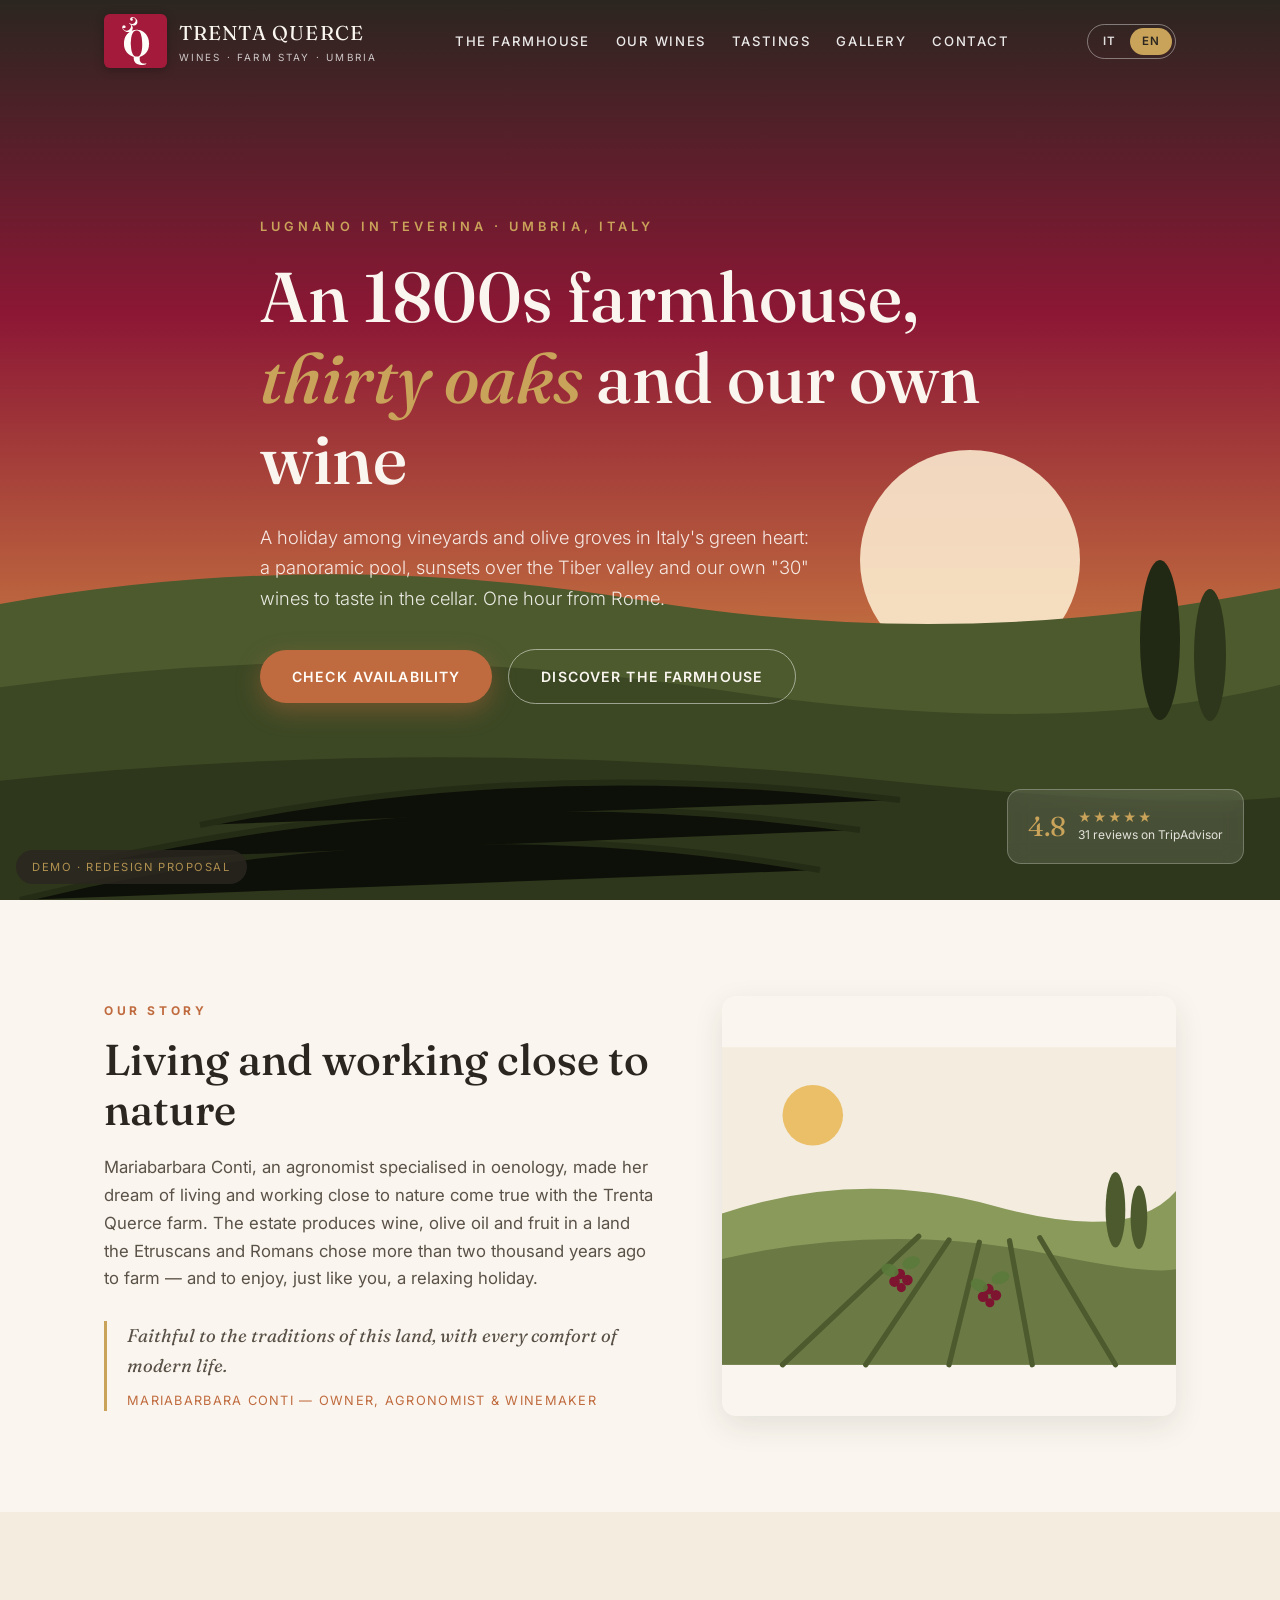
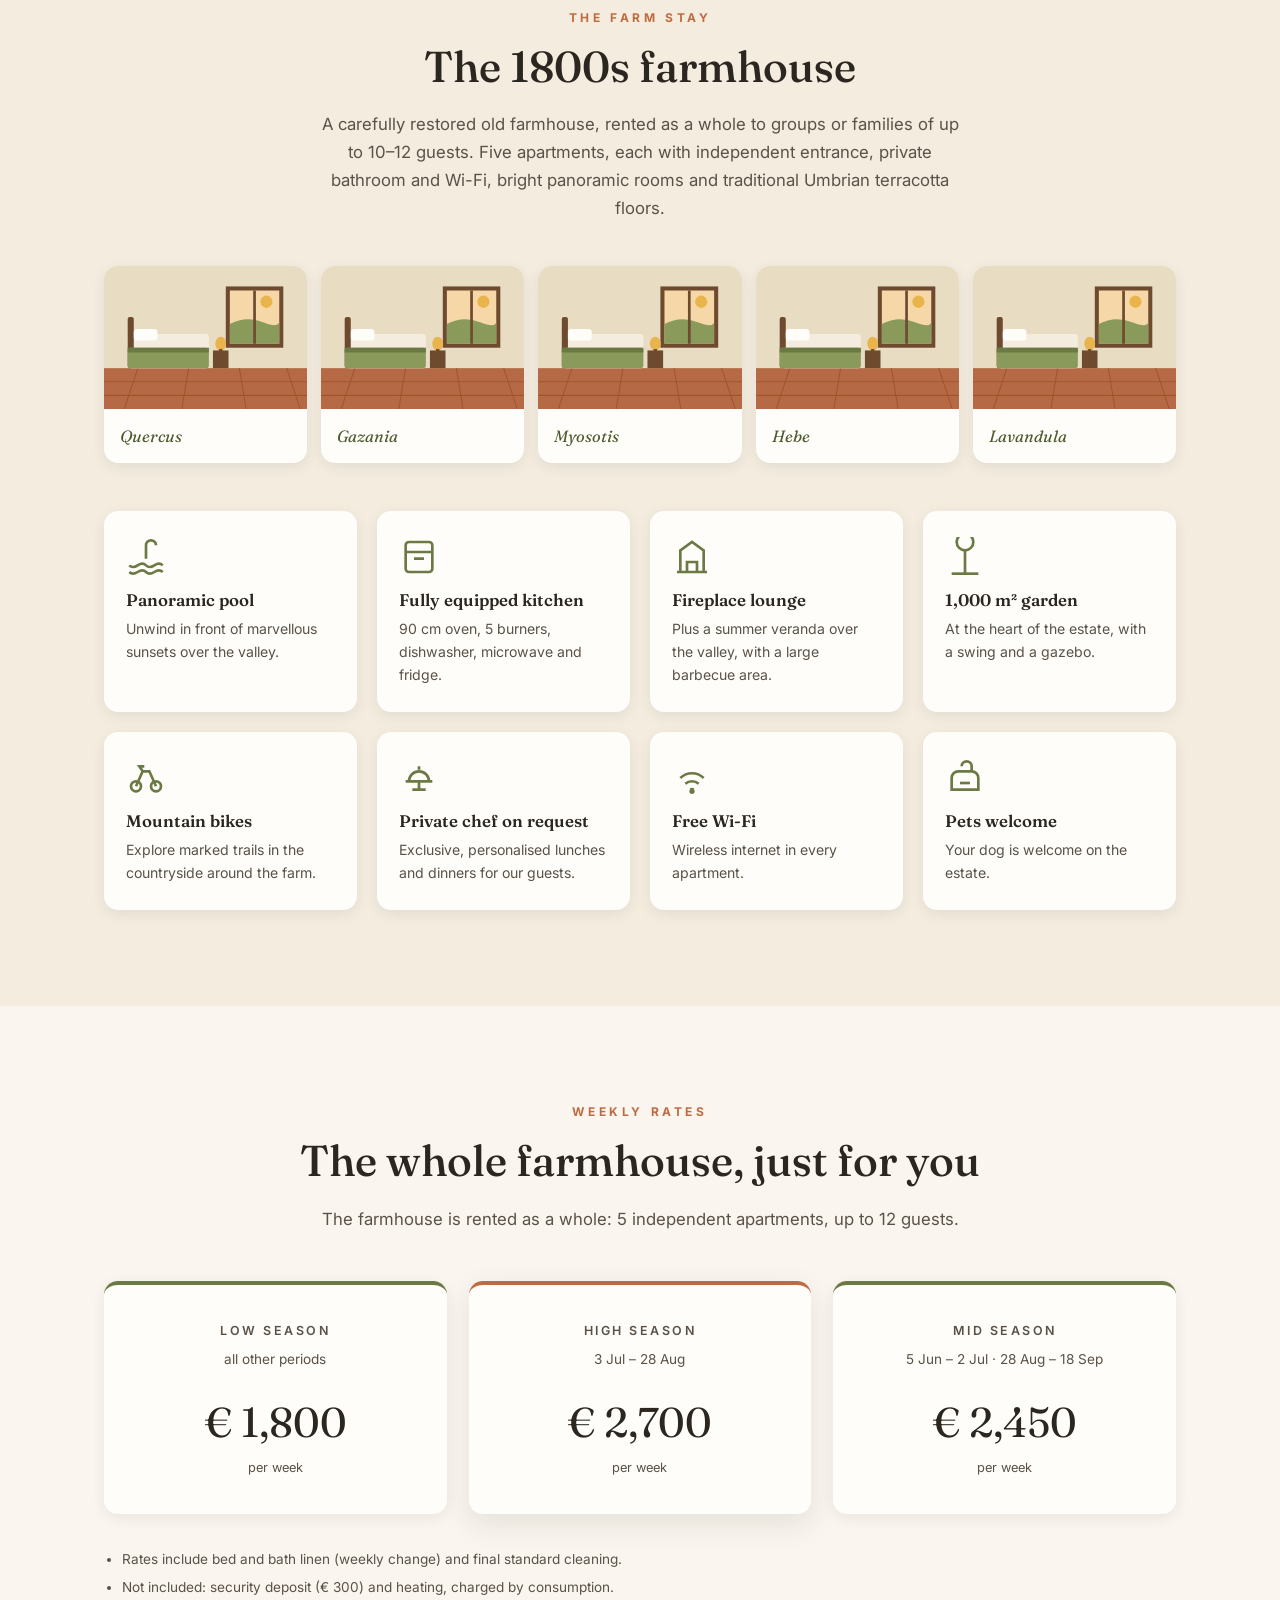
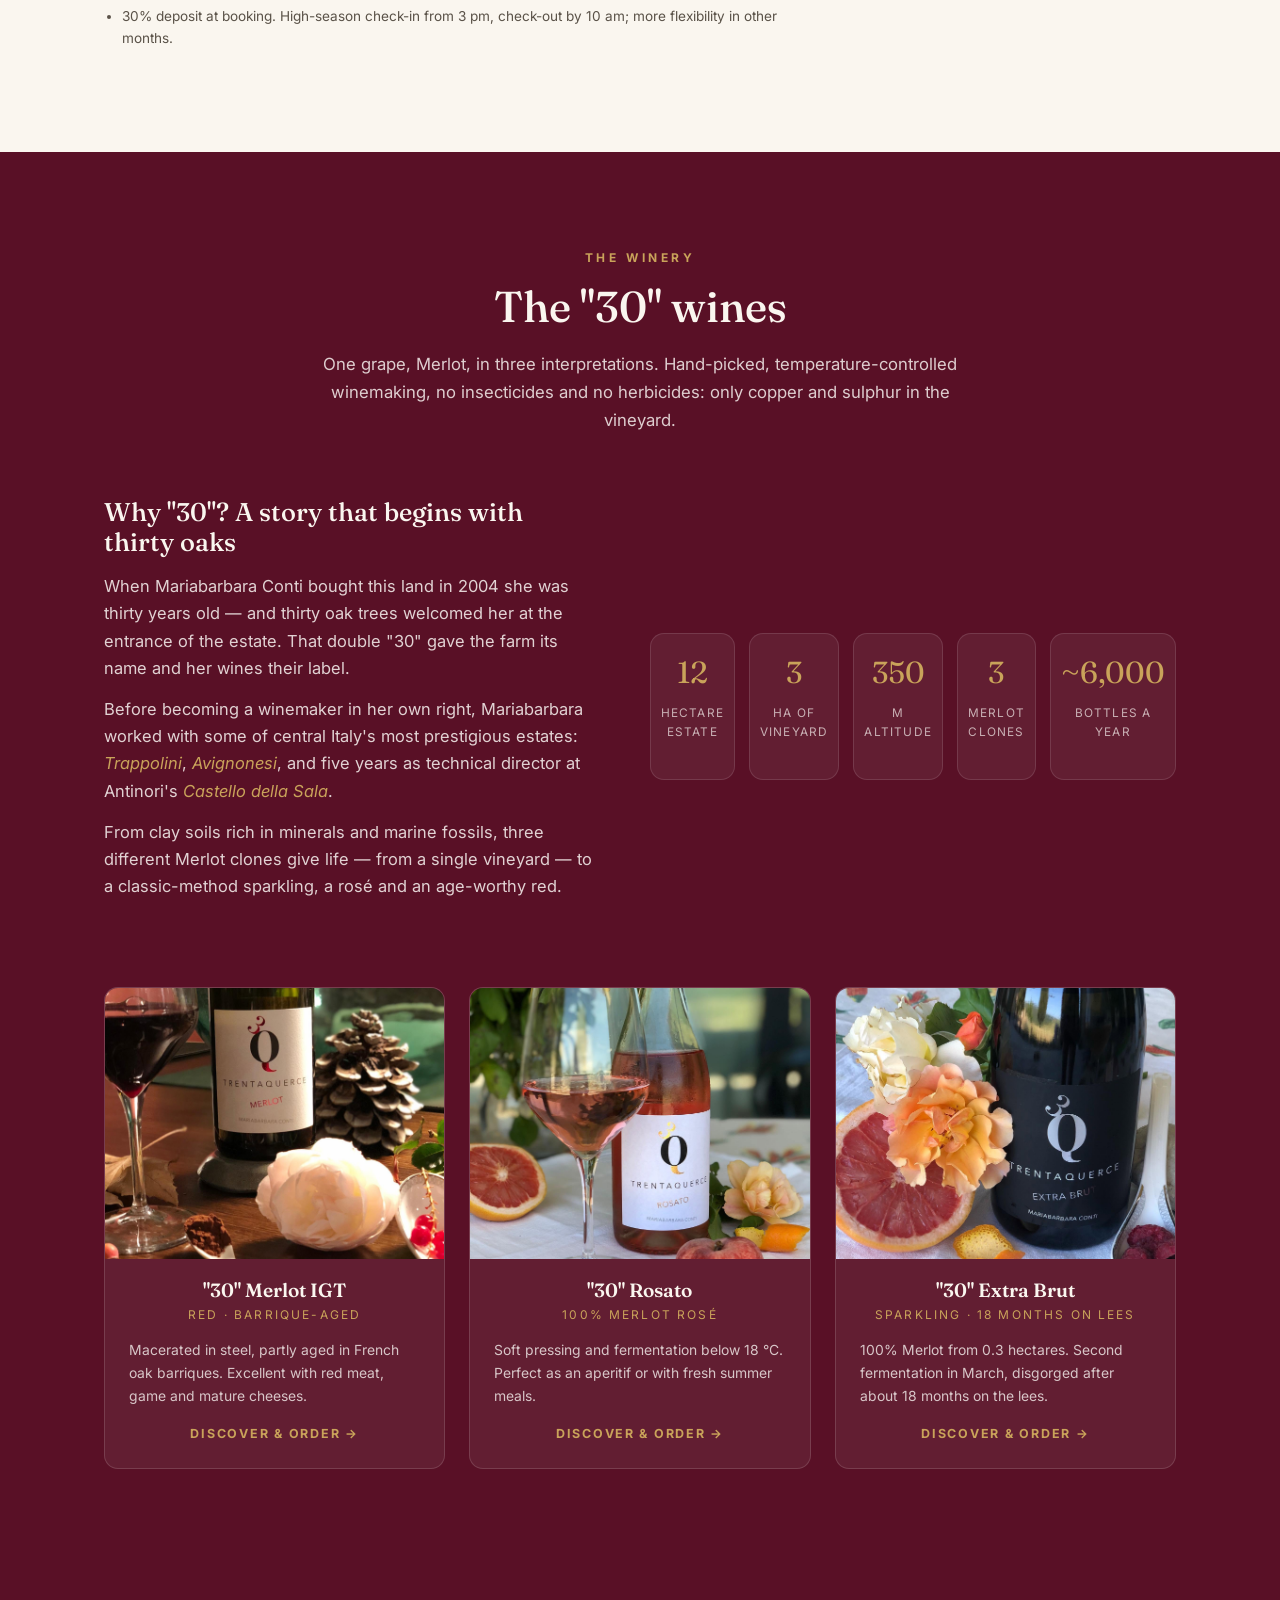
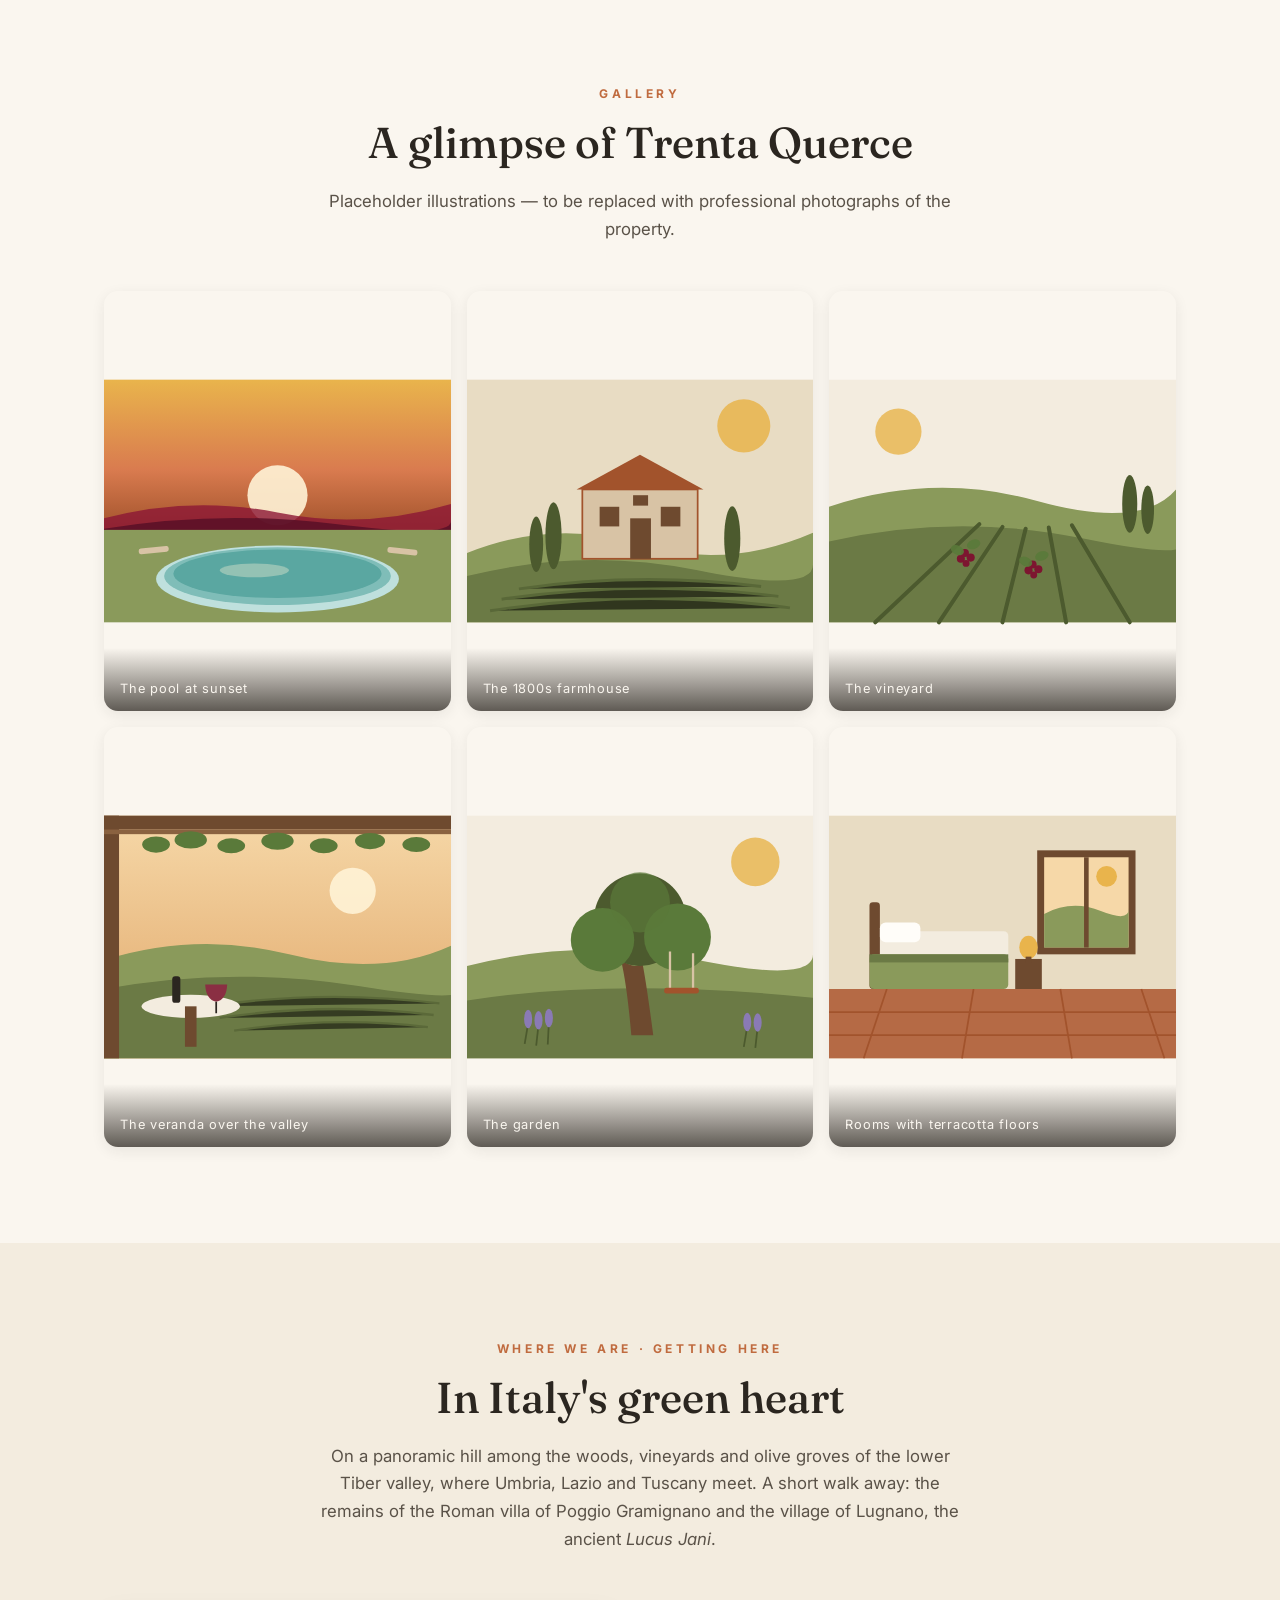
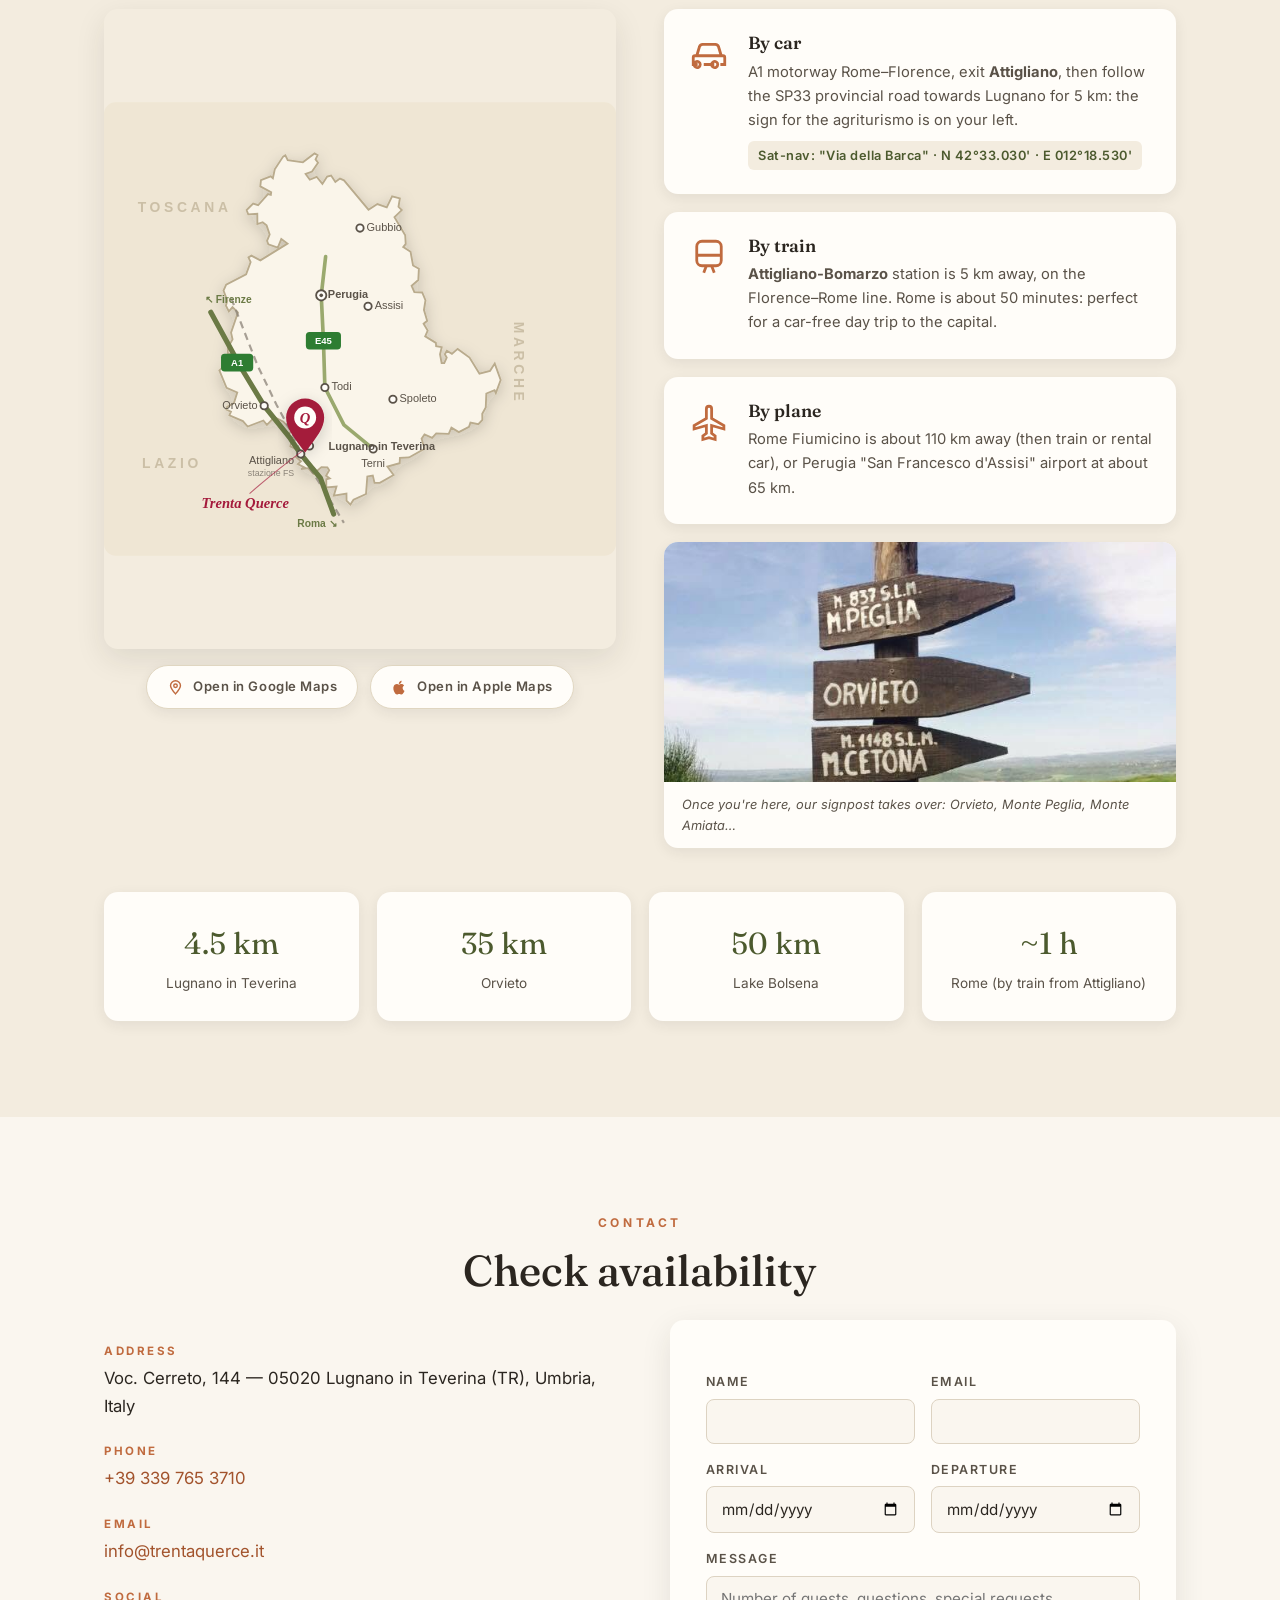
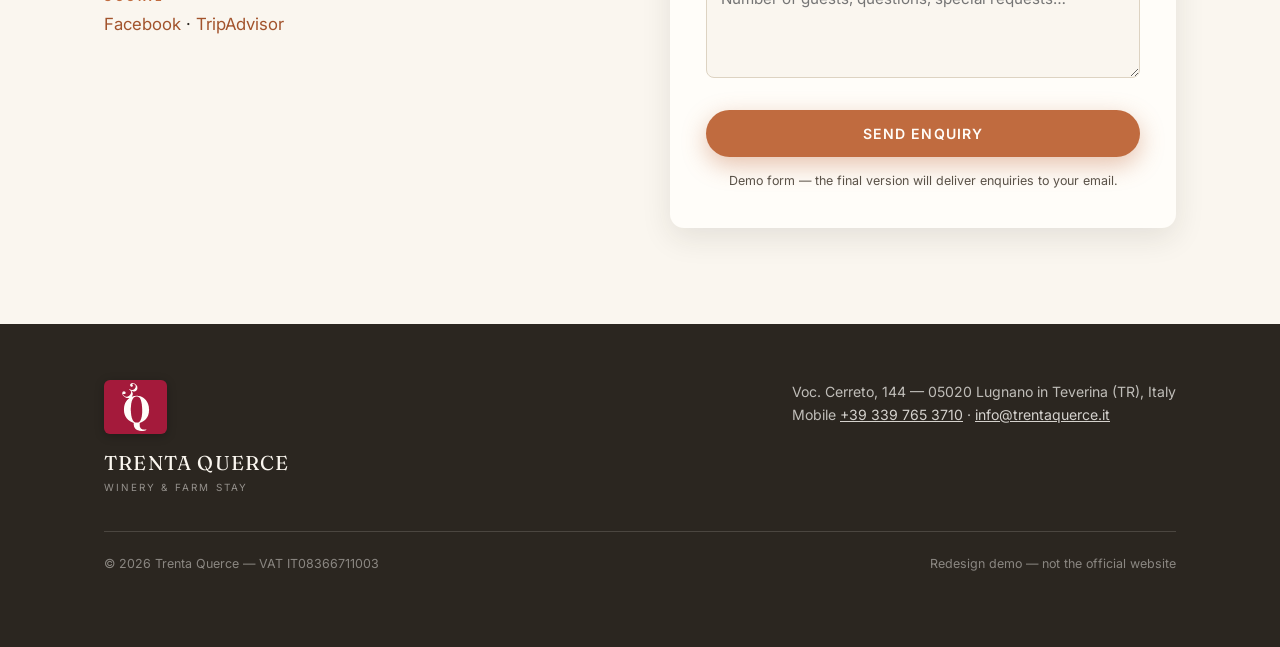
==== commit 5f3f55b7: "Update site: wine modals with photos, enquiry cart, map + navigation links, vector logo Co-Authored-" ====
--- a/en/index.html
+++ b/en/index.html
@@ -240,31 +240,105 @@
     </div>
 
     <div class="wine-grid">
-      <div class="wine-card reveal">
-        <svg class="bottle" viewBox="0 0 44 88" fill="currentColor"><rect x="12" y="30" width="20" height="56" rx="5"/><rect x="18" y="8" width="8" height="26" rx="3"/><rect x="17" y="4" width="10" height="7" rx="2"/></svg>
+      <div class="wine-card reveal" data-modal="modal-merlot" role="button" tabindex="0" aria-haspopup="dialog">
+        <img class="wine-photo" src="../assets/img/vino-merlot.jpg" alt="Bottle of Trentaquerce Merlot with a glass">
         <h3>"30" Merlot IGT</h3>
         <p class="type">Red &middot; barrique-aged</p>
         <p>Macerated in steel, partly aged in French oak barriques. Excellent with red meat, game and mature cheeses.</p>
-      </div>
-      <div class="wine-card reveal">
-        <svg class="bottle" viewBox="0 0 44 88" fill="currentColor"><rect x="12" y="30" width="20" height="56" rx="5"/><rect x="18" y="8" width="8" height="26" rx="3"/><rect x="17" y="4" width="10" height="7" rx="2"/></svg>
+        <span class="wine-more">Discover &amp; order &rarr;</span>
+      </div>
+      <div class="wine-card reveal" data-modal="modal-rosato" role="button" tabindex="0" aria-haspopup="dialog">
+        <img class="wine-photo" src="../assets/img/vino-rosato.jpg" alt="Bottle of Trentaquerce Rosato with a glass">
         <h3>"30" Rosato</h3>
         <p class="type">100% Merlot ros&eacute;</p>
         <p>Soft pressing and fermentation below 18&nbsp;&deg;C. Perfect as an aperitif or with fresh summer meals.</p>
-      </div>
-      <div class="wine-card reveal">
-        <svg class="bottle" viewBox="0 0 44 88" fill="currentColor"><rect x="12" y="30" width="20" height="56" rx="5"/><rect x="18" y="8" width="8" height="26" rx="3"/><rect x="17" y="4" width="10" height="7" rx="2"/></svg>
-        <h3>"30" Spumante Extra Brut</h3>
-        <p class="type">Classic method &middot; 18 months on lees</p>
+        <span class="wine-more">Discover &amp; order &rarr;</span>
+      </div>
+      <div class="wine-card reveal" data-modal="modal-extrabrut" role="button" tabindex="0" aria-haspopup="dialog">
+        <img class="wine-photo" src="../assets/img/vino-extrabrut.jpg" alt="Bottle of Trentaquerce Extra Brut">
+        <h3>"30" Extra Brut</h3>
+        <p class="type">Sparkling &middot; 18 months on lees</p>
         <p>100% Merlot from 0.3 hectares. Second fermentation in March, disgorged after about 18 months on the lees.</p>
-      </div>
-      <div class="wine-card reveal">
-        <svg class="bottle" viewBox="0 0 44 88" fill="currentColor"><rect x="12" y="30" width="20" height="56" rx="5"/><rect x="18" y="8" width="8" height="26" rx="3"/><rect x="17" y="4" width="10" height="7" rx="2"/></svg>
-        <h3>"30" Grechetto</h3>
-        <p class="type">White &middot; coming soon</p>
-        <p>The newest arrival at Trenta Querce. And for the table: our Merlot wine reduction, a dense nectar for cheeses and meat.</p>
-      </div>
-    </div>
+        <span class="wine-more">Discover &amp; order &rarr;</span>
+      </div>
+    </div>
+
+    <dialog id="modal-merlot" class="wine-modal">
+      <button class="modal-close" aria-label="Close">&times;</button>
+      <div class="modal-grid">
+        <img src="../assets/img/vino-merlot.jpg" alt="Trentaquerce Merlot">
+        <div class="modal-body">
+          <p class="type">Red &middot; Merlot IGT Umbria</p>
+          <h3>"30" Merlot</h3>
+          <p>Hand-picked in small crates, macerated in steel at a controlled temperature below 28&nbsp;&deg;C. 10% of the wine is aged in French oak barriques, where it completes malolactic fermentation; after blending, about 2 months of bottle ageing.</p>
+          <p>Part of the Merlot also becomes our <em>wine reduction</em>: a dense nectar for cheeses, meat and salads.</p>
+          <dl class="wine-facts">
+            <div><dt>Pairs with</dt><dd>red meat, game, mature cheeses</dd></div>
+            <div><dt>Serve at</dt><dd>18–20&nbsp;&deg;C, in generous glasses</dd></div>
+            <div><dt>Cellaring</dt><dd>a few years at about 16&nbsp;&deg;C, lying down</dd></div>
+          </dl>
+          <div class="order-box">
+            <h4>Order by email</h4>
+            <p class="hint">Add several wines to the same enquiry: we will reply with prices, availability and shipping costs. No obligation.</p>
+            <div class="order-row">
+              <label>Bottles <input type="number" value="6" min="1" max="120"></label>
+              <button class="btn btn-primary add-order" data-wine='"30" Merlot IGT Umbria'>Add to enquiry</button>
+            </div>
+          </div>
+        </div>
+      </div>
+    </dialog>
+
+    <dialog id="modal-rosato" class="wine-modal">
+      <button class="modal-close" aria-label="Close">&times;</button>
+      <div class="modal-grid">
+        <img src="../assets/img/vino-rosato.jpg" alt="Trentaquerce Rosato">
+        <div class="modal-body">
+          <p class="type">Ros&eacute; &middot; 100% Merlot</p>
+          <h3>"30" Rosato</h3>
+          <p>Grapes hand-picked in August, soft-pressed in a vertical press with a couple of hours on the skins. After a day of cooling at 10&nbsp;&deg;C, only the cleanest fraction of the must ferments below 18&nbsp;&deg;C. About 2 months of bottle ageing.</p>
+          <dl class="wine-facts">
+            <div><dt>Pairs with</dt><dd>aperitifs, fresh summer meals</dd></div>
+            <div><dt>Serve at</dt><dd>around 14&nbsp;&deg;C</dd></div>
+            <div><dt>Cellaring</dt><dd>a couple of years at about 16&nbsp;&deg;C, lying down</dd></div>
+          </dl>
+          <div class="order-box">
+            <h4>Order by email</h4>
+            <p class="hint">Add several wines to the same enquiry: we will reply with prices, availability and shipping costs. No obligation.</p>
+            <div class="order-row">
+              <label>Bottles <input type="number" value="6" min="1" max="120"></label>
+              <button class="btn btn-primary add-order" data-wine='"30" Rosato'>Add to enquiry</button>
+            </div>
+          </div>
+        </div>
+      </div>
+    </dialog>
+
+    <dialog id="modal-extrabrut" class="wine-modal">
+      <button class="modal-close" aria-label="Close">&times;</button>
+      <div class="modal-grid">
+        <img src="../assets/img/vino-extrabrut.jpg" alt="Trentaquerce Extra Brut">
+        <div class="modal-body">
+          <p class="type">Classic-method sparkling &middot; 100% Merlot</p>
+          <h3>"30" Extra Brut</h3>
+          <p>From 0.3 hectares of vineyard, hand-picked in early August at the perfect balance of sugar, acidity and pH. Soft pressing, fermentation below 18&nbsp;&deg;C, second fermentation in March and at least 18 months on the lees before disgorgement.</p>
+          <p>In the vineyard: no insecticides and no herbicides — only copper and sulphur.</p>
+          <dl class="wine-facts">
+            <div><dt>Grape</dt><dd>100% Merlot, 100 q/ha yield</dd></div>
+            <div><dt>Ageing</dt><dd>~18 months on the lees</dd></div>
+            <div><dt>Serve</dt><dd>well chilled, as an aperitif or throughout the meal</dd></div>
+          </dl>
+          <div class="order-box">
+            <h4>Order by email</h4>
+            <p class="hint">Add several wines to the same enquiry: we will reply with prices, availability and shipping costs. No obligation.</p>
+            <div class="order-row">
+              <label>Bottles <input type="number" value="6" min="1" max="120"></label>
+              <button class="btn btn-primary add-order" data-wine='"30" Extra Brut'>Add to enquiry</button>
+            </div>
+          </div>
+        </div>
+      </div>
+    </dialog>
 
     <div class="awards">
       <div class="award reveal">
@@ -410,6 +484,10 @@
             <p>Rome Fiumicino is about 110 km away (then train or rental car), or Perugia "San Francesco d'Assisi" airport at about 65 km.</p>
           </div>
         </div>
+        <figure class="signpost reveal">
+          <img src="../assets/img/segnavia.jpg" alt="The wooden signpost among the vineyard rows" width="640" height="240">
+          <figcaption>Once you're here, our signpost takes over: Orvieto, Monte Peglia, Monte Amiata&hellip;</figcaption>
+        </figure>
       </div>
     </div>
     <div class="distance-grid">
--- a/assets/style.css
+++ b/assets/style.css
@@ -194,16 +194,93 @@
 
 /* ---------- wines ---------- */
 
-.wine-grid { display: grid; grid-template-columns: repeat(4, 1fr); gap: 22px; margin-top: 52px; }
+.wine-grid { display: grid; grid-template-columns: repeat(3, 1fr); gap: 24px; margin-top: 52px; }
 .wine-card {
   background: rgba(255,253,249,.06); border: 1px solid rgba(255,253,249,.14);
-  border-radius: var(--radius); padding: 30px 24px; transition: transform .25s, background .25s;
-}
-.wine-card:hover { transform: translateY(-5px); background: rgba(255,253,249,.1); }
-.wine-card .bottle { width: 44px; height: 88px; margin: 0 auto 20px; color: var(--gold); }
-.wine-card h3 { font-size: 1.15rem; text-align: center; margin-bottom: 4px; color: var(--cream); }
-.wine-card .type { text-align: center; font-size: .75rem; letter-spacing: .18em; text-transform: uppercase; color: var(--gold); margin-bottom: 14px; }
-.wine-card p { font-size: .87rem; color: rgba(255,253,249,.75); }
+  border-radius: var(--radius); padding: 0 0 24px; overflow: hidden; cursor: pointer;
+  transition: transform .25s, background .25s, border-color .25s;
+}
+.wine-card:hover, .wine-card:focus-visible { transform: translateY(-5px); background: rgba(255,253,249,.1); border-color: var(--gold); outline: none; }
+.wine-photo { width: 100%; aspect-ratio: 4 / 3.2; object-fit: cover; display: block; margin-bottom: 20px; }
+.wine-card h3 { font-size: 1.2rem; text-align: center; margin-bottom: 4px; color: var(--cream); padding: 0 20px; }
+.wine-card .type { text-align: center; font-size: .75rem; letter-spacing: .18em; text-transform: uppercase; color: var(--gold); margin-bottom: 14px; padding: 0 20px; }
+.wine-card p { font-size: .87rem; color: rgba(255,253,249,.75); padding: 0 24px; }
+.wine-more {
+  display: block; text-align: center; margin-top: 16px; font-size: .78rem; font-weight: 700;
+  letter-spacing: .14em; text-transform: uppercase; color: var(--gold);
+}
+
+/* ---------- wine modal / mini shop ---------- */
+
+dialog.wine-modal {
+  border: 0; border-radius: var(--radius); padding: 0; max-width: 880px; width: calc(100vw - 40px);
+  background: var(--cream); color: var(--ink); box-shadow: 0 30px 80px rgba(0,0,0,.45);
+  margin: auto; /* the global reset zeroes UA margins, which un-centers <dialog> */
+  max-height: min(92vh, 820px); overflow-y: auto;
+}
+dialog.wine-modal::backdrop { background: rgba(43, 38, 32, .72); backdrop-filter: blur(3px); }
+.modal-grid { display: grid; grid-template-columns: .8fr 1.2fr; }
+.modal-grid > img { width: 100%; height: 100%; object-fit: cover; display: block; }
+.modal-body { padding: 36px 36px 30px; }
+.modal-body h3 { font-size: 1.7rem; margin-bottom: 14px; }
+.modal-body .type { font-size: .75rem; letter-spacing: .2em; text-transform: uppercase; color: var(--terracotta); font-weight: 700; margin-bottom: 8px; }
+.modal-body > p { font-size: .93rem; color: var(--ink-soft); margin-bottom: 12px; }
+.wine-facts { margin: 18px 0 22px; font-size: .88rem; }
+.wine-facts div { display: flex; gap: 10px; padding: 7px 0; border-bottom: 1px solid #e7ddc9; }
+.wine-facts dt { font-weight: 700; color: var(--ink); min-width: 120px; }
+.wine-facts dd { color: var(--ink-soft); }
+.modal-close {
+  position: absolute; top: 14px; right: 14px; width: 38px; height: 38px; border-radius: 50%;
+  border: 0; background: rgba(43,38,32,.55); color: #fff; font-size: 20px; line-height: 1;
+  cursor: pointer; z-index: 2; transition: background .2s;
+}
+.modal-close:hover { background: var(--wine); }
+
+.order-box {
+  background: var(--white); border: 1.5px solid #e7ddc9; border-radius: 12px; padding: 20px;
+}
+.order-box h4 { font-size: 1rem; margin-bottom: 4px; }
+.order-box .hint { font-size: .78rem; color: var(--ink-soft); margin-bottom: 14px; }
+.order-row { display: flex; gap: 12px; align-items: center; flex-wrap: wrap; }
+.order-row label { font-size: .82rem; font-weight: 600; color: var(--ink-soft); display: flex; align-items: center; gap: 8px; }
+.order-row input {
+  width: 74px; padding: 10px 12px; border: 1.5px solid #ddd3c2; border-radius: 8px;
+  font-family: var(--font-body); font-size: .95rem; background: var(--cream); color: var(--ink);
+}
+.order-row .btn { padding: 12px 24px; font-size: .78rem; border: 0; cursor: pointer; font-family: var(--font-body); }
+
+/* ---------- wine enquiry cart ---------- */
+
+.cart-bar {
+  position: fixed; bottom: 16px; right: 16px; z-index: 150;
+  background: var(--white); border: 1.5px solid #e0d6c1; border-radius: var(--radius);
+  box-shadow: 0 16px 48px rgba(43,38,32,.28); padding: 18px 20px; width: 320px; max-width: calc(100vw - 32px);
+}
+.cart-title {
+  font-family: var(--font-display); font-size: 1.05rem; color: var(--wine);
+  font-style: italic; margin-bottom: 10px;
+}
+.cart-row {
+  display: flex; justify-content: space-between; align-items: center; gap: 10px;
+  font-size: .86rem; color: var(--ink-soft); padding: 6px 0; border-bottom: 1px solid #efe6d4;
+}
+.cart-remove {
+  border: 0; background: none; color: var(--terracotta); font-size: 1.05rem; cursor: pointer;
+  line-height: 1; padding: 2px 6px; border-radius: 6px;
+}
+.cart-remove:hover { background: var(--cream-2); color: var(--wine); }
+.cart-actions { display: flex; gap: 10px; align-items: center; margin-top: 14px; }
+.cart-actions .btn { flex: 1; padding: 12px 10px; font-size: .74rem; border: 0; cursor: pointer; font-family: var(--font-body); text-align: center; }
+.cart-clear {
+  border: 0; background: none; color: var(--ink-soft); font-size: .78rem; cursor: pointer;
+  text-decoration: underline; font-family: var(--font-body);
+}
+
+/* ---------- signpost photo ---------- */
+
+.signpost { margin: 0; border-radius: var(--radius); overflow: hidden; box-shadow: var(--shadow-sm); background: var(--white); }
+.signpost img { width: 100%; height: 240px; object-fit: cover; object-position: 50% 30%; display: block; }
+.signpost figcaption { padding: 12px 18px; font-size: .8rem; color: var(--ink-soft); font-style: italic; }
 
 .awards { margin-top: 60px; display: grid; grid-template-columns: repeat(3, 1fr); gap: 20px; }
 .award {
@@ -347,7 +424,9 @@
 
 @media (max-width: 960px) {
   .amenity-grid, .distance-grid { grid-template-columns: repeat(2, 1fr); }
-  .wine-grid { grid-template-columns: repeat(2, 1fr); }
+  .wine-grid { grid-template-columns: 1fr; }
+  .modal-grid { grid-template-columns: 1fr; }
+  .modal-grid > img { max-height: 260px; }
   .apt-strip { grid-template-columns: repeat(3, 1fr); }
   .awards, .review-highlights, .price-cards, .buy-strip { grid-template-columns: 1fr; }
   .price-card.featured { transform: none; }
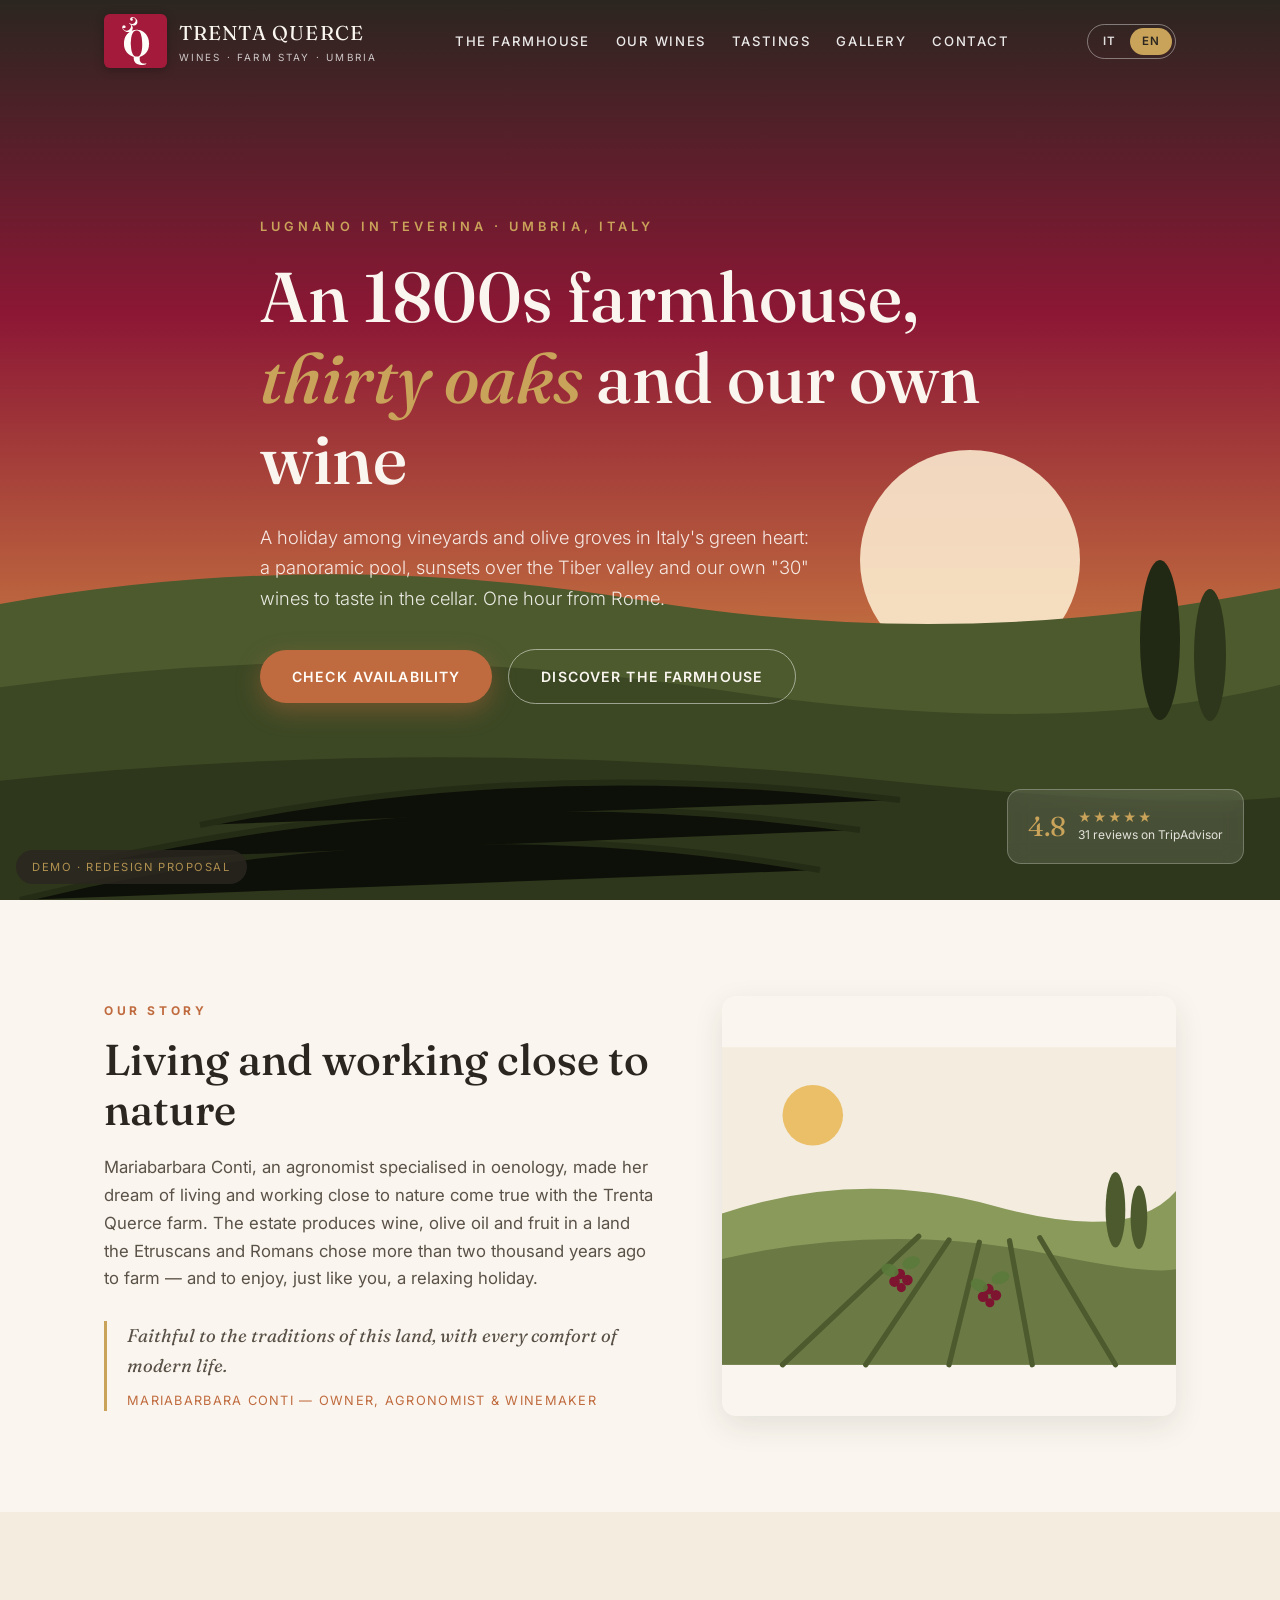
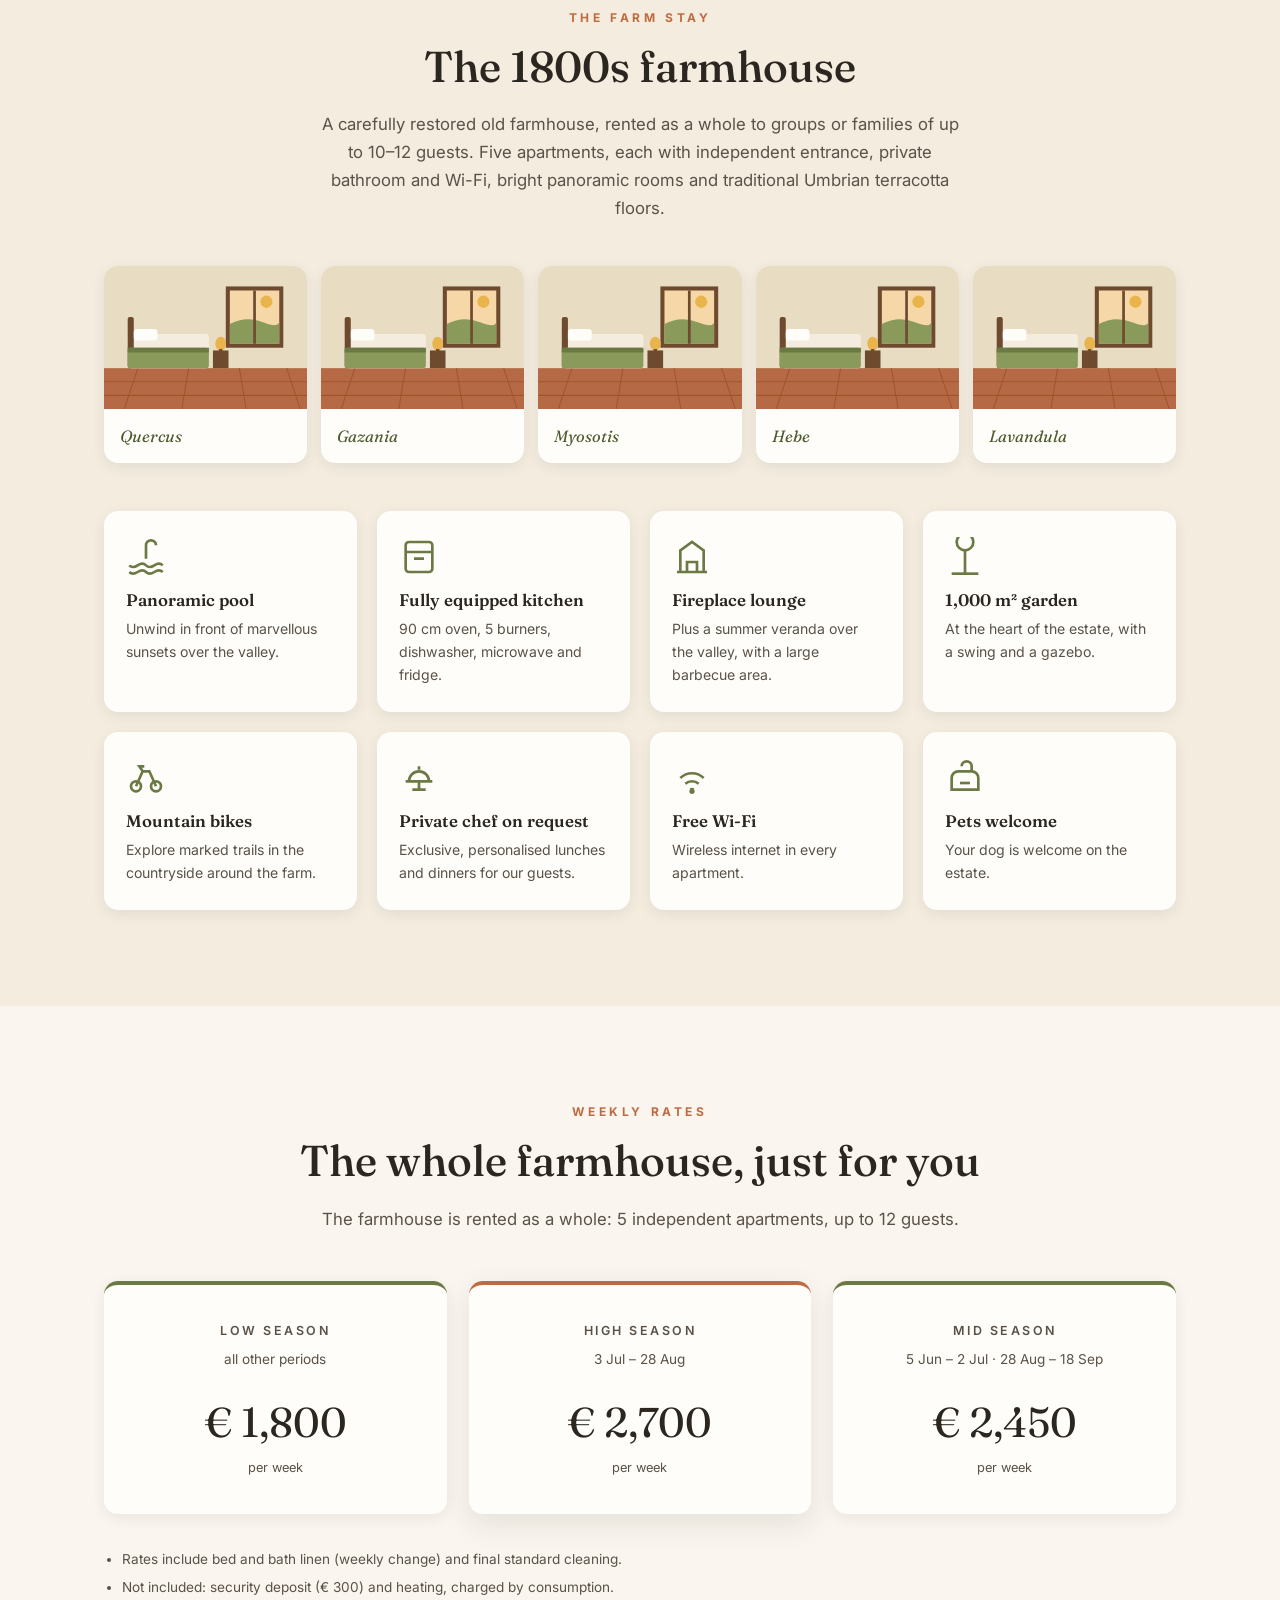
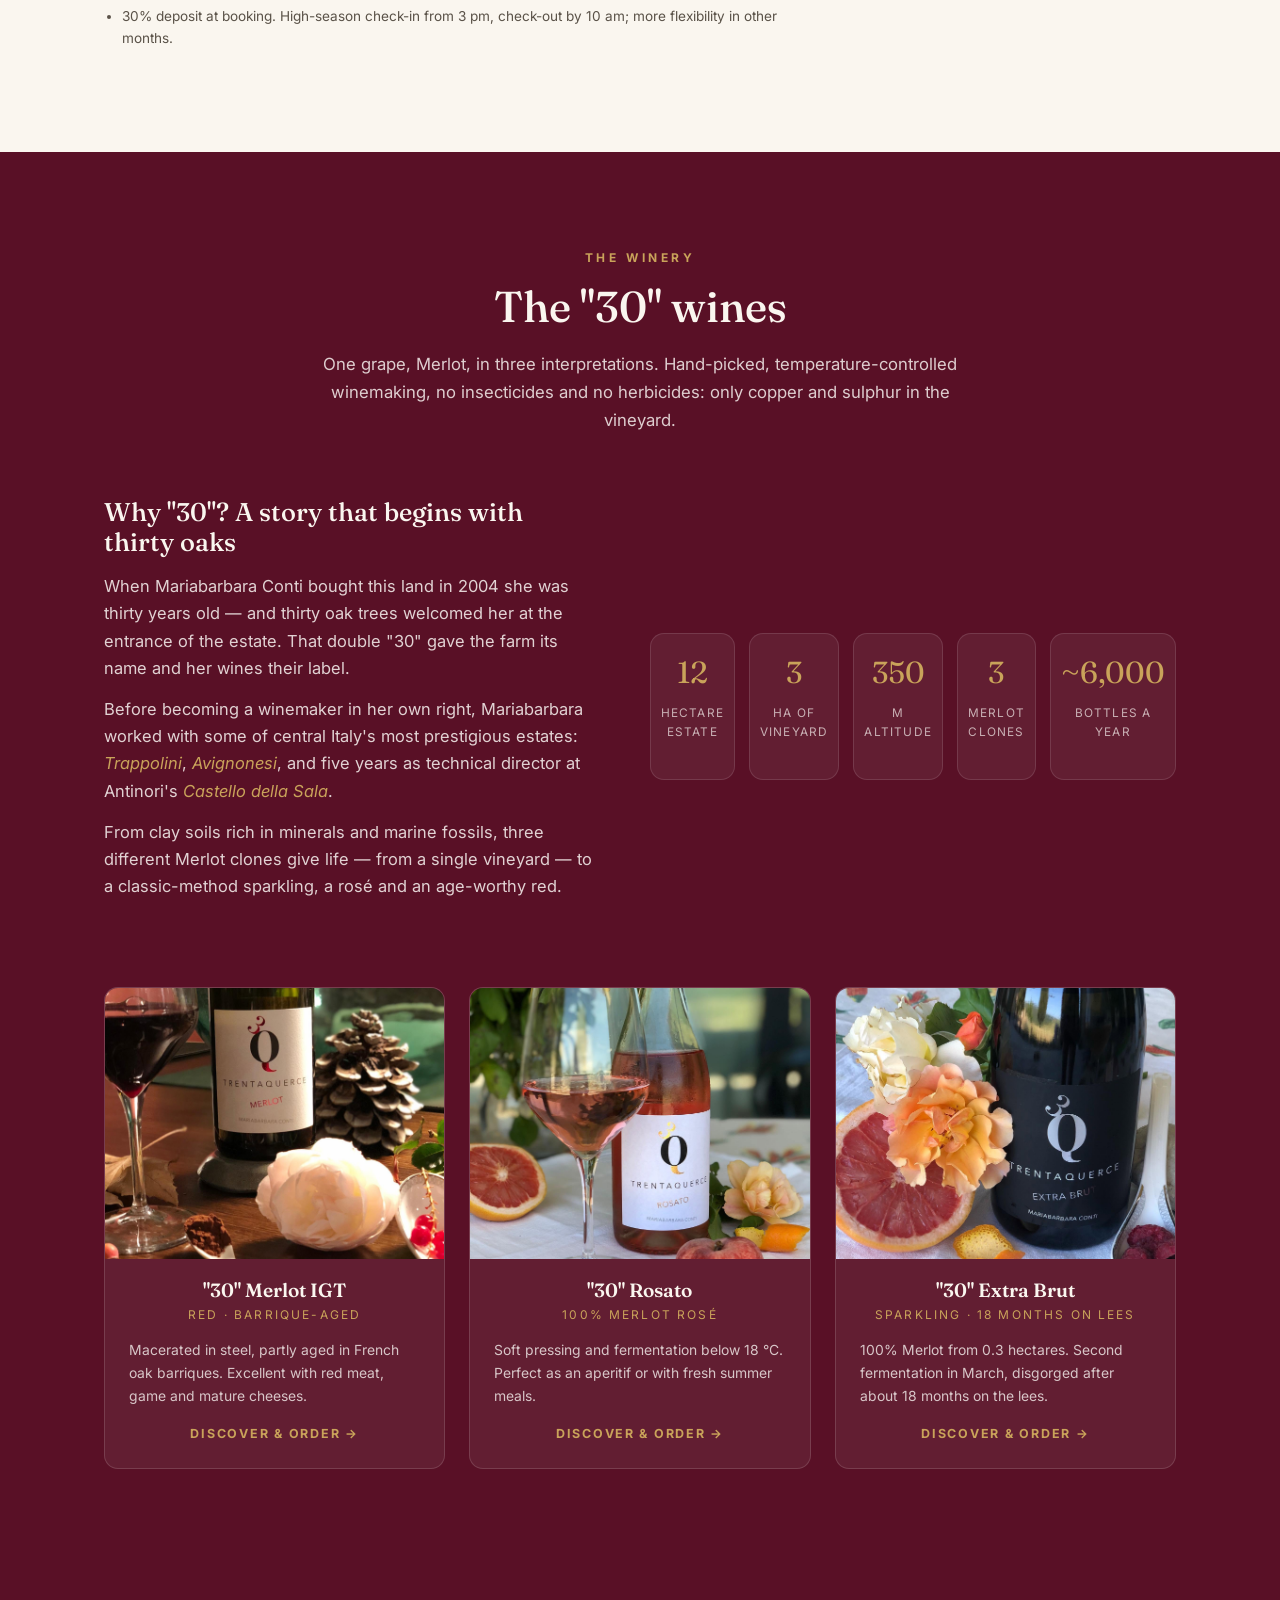
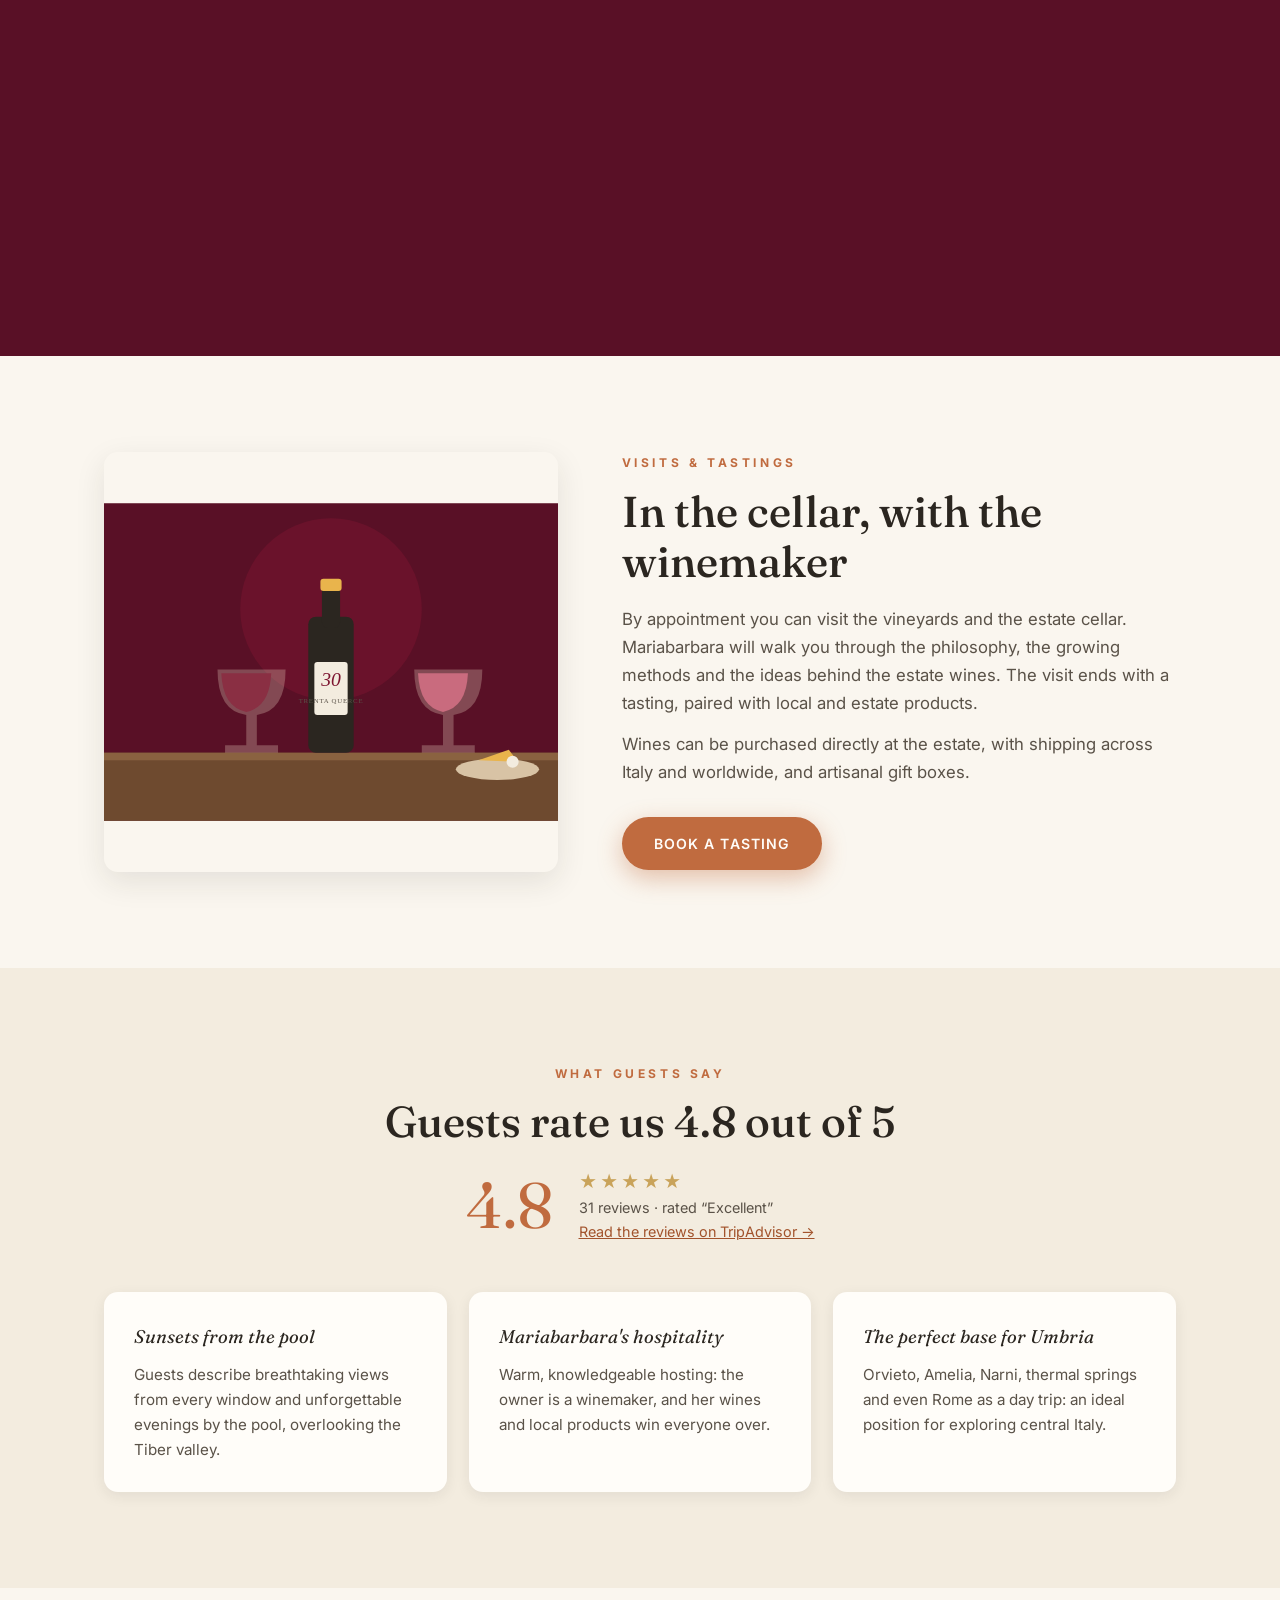
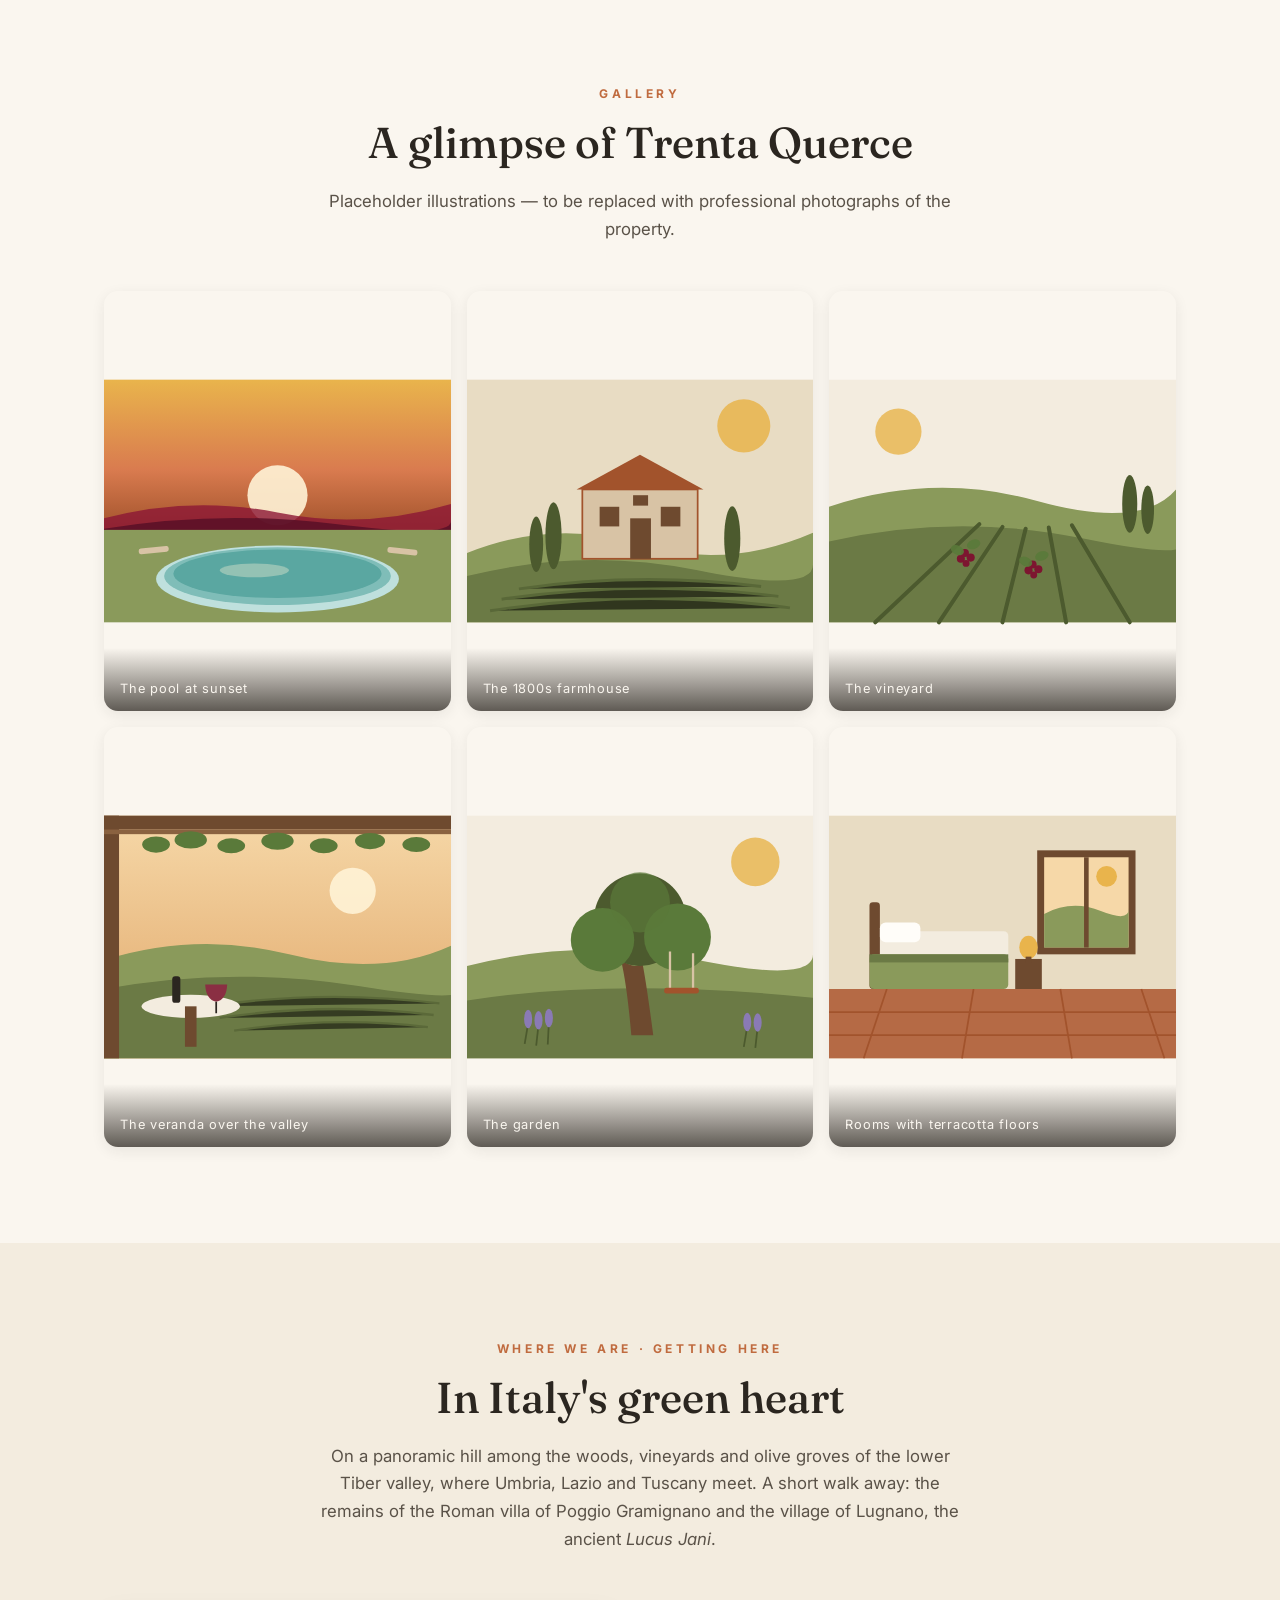
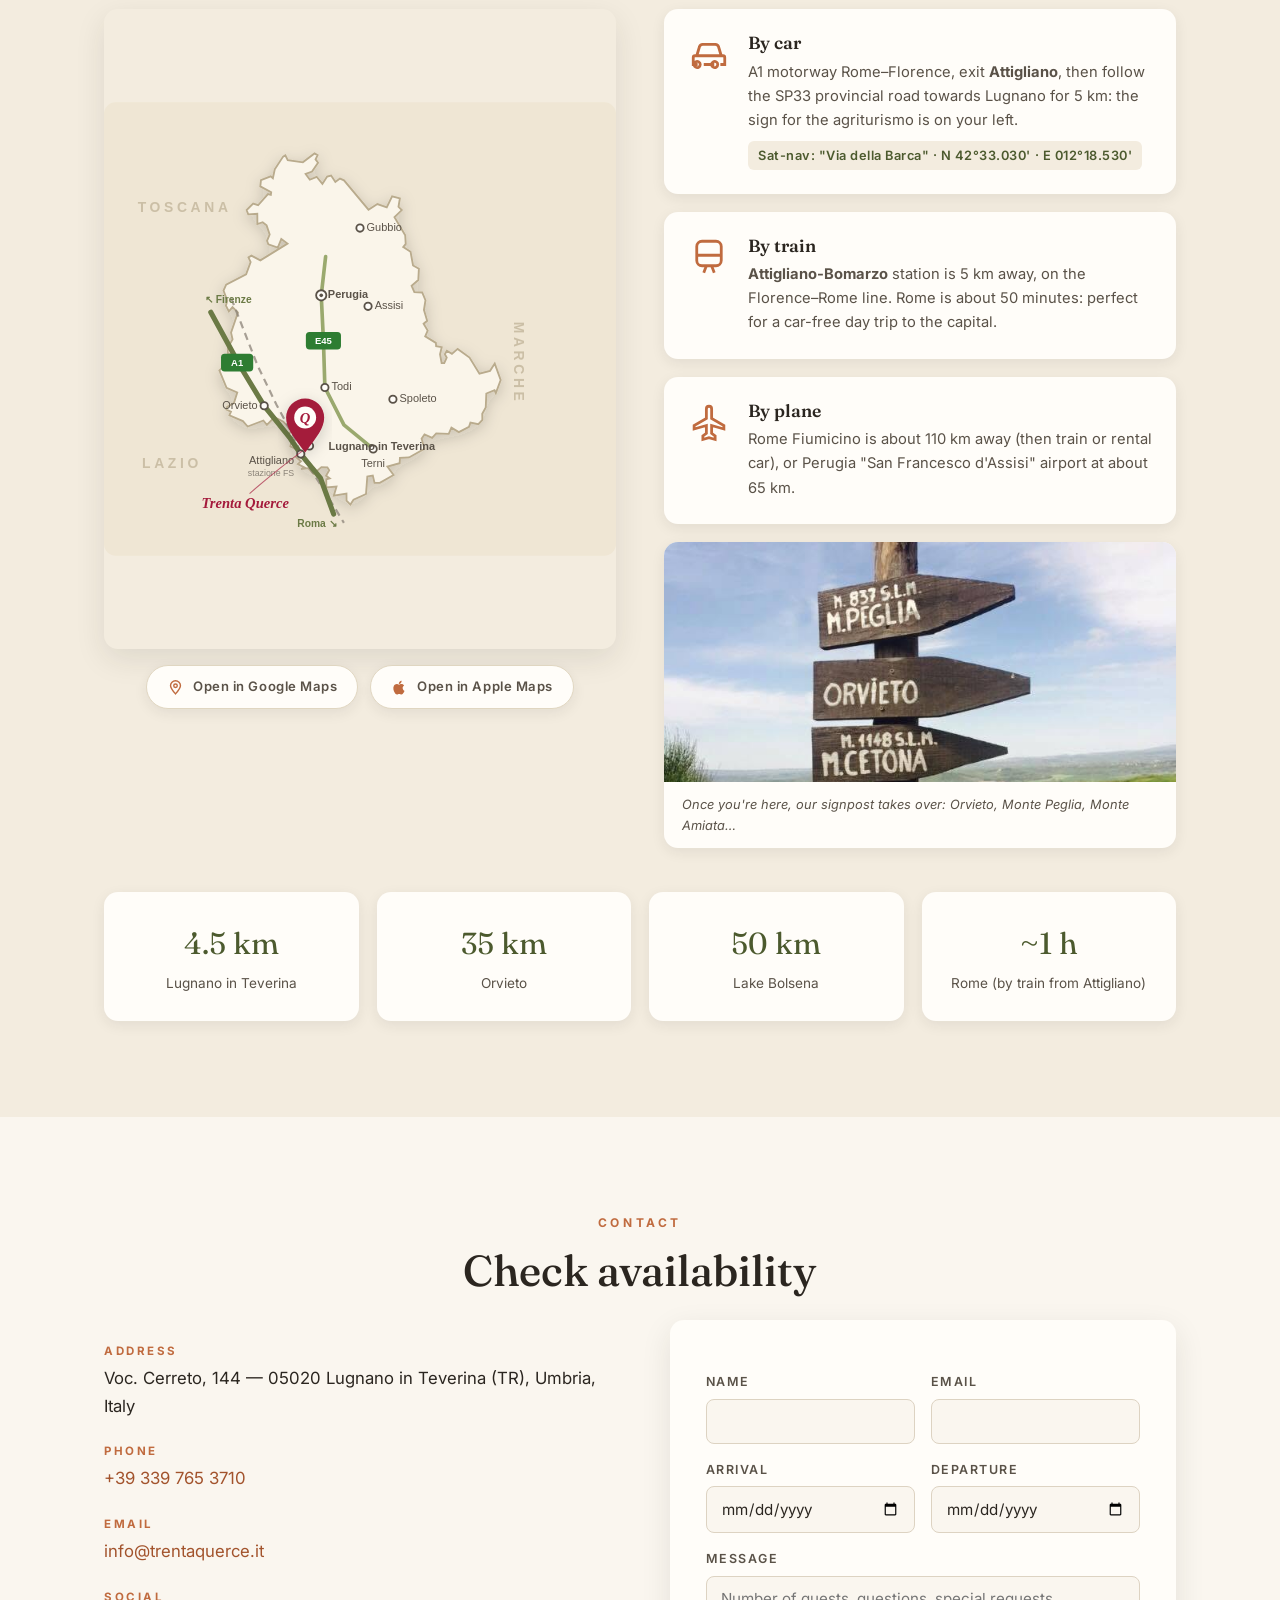
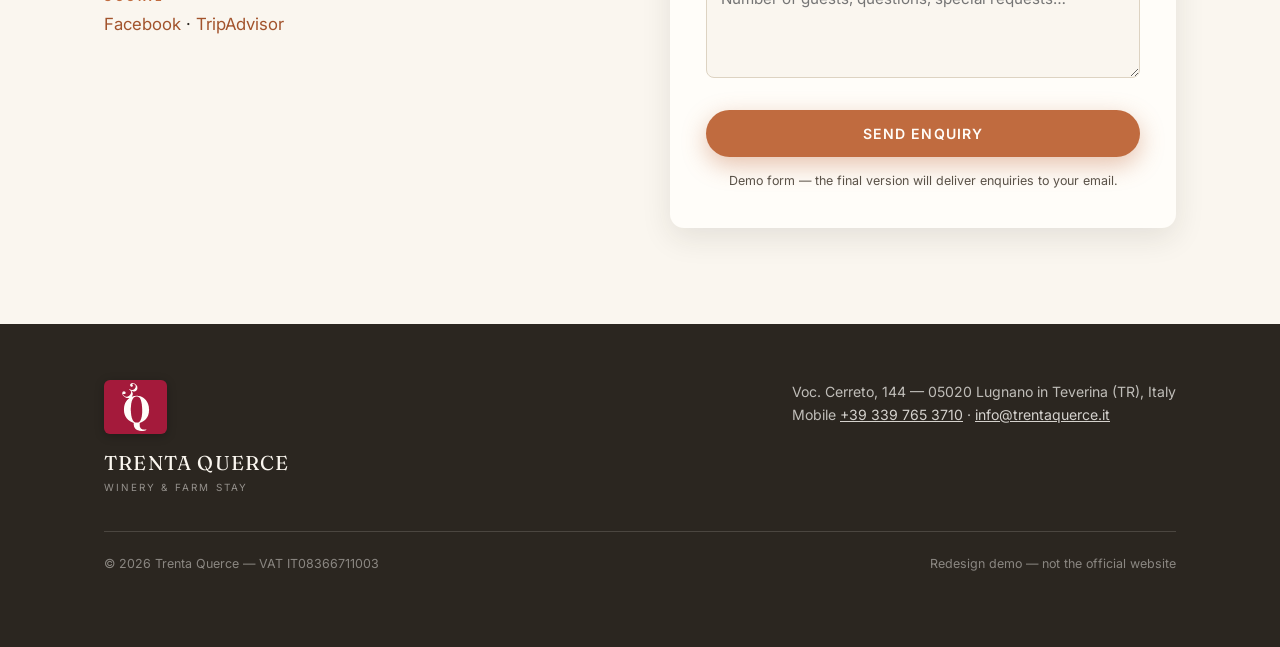
==== commit b33adfca: "Cache-bust CSS/JS with version query Co-Authored-By: Claude Fable 5 <noreply@anthropic.com>" ====
--- a/en/index.html
+++ b/en/index.html
@@ -10,7 +10,7 @@
   <link rel="preconnect" href="https://fonts.googleapis.com">
   <link rel="preconnect" href="https://fonts.gstatic.com" crossorigin>
   <link href="https://fonts.googleapis.com/css2?family=Fraunces:ital,wght@0,400;0,500;0,600;1,400;1,500&family=Inter:wght@300;400;500;600;700&display=swap" rel="stylesheet">
-  <link rel="stylesheet" href="../assets/style.css">
+  <link rel="stylesheet" href="../assets/style.css?v=2">
   <link rel="icon" type="image/png" href="../assets/img/logo-full.png">
   <script type="application/ld+json">
   {
@@ -556,6 +556,6 @@
   </div>
 </footer>
 
-<script src="../assets/script.js"></script>
+<script src="../assets/script.js?v=2"></script>
 </body>
 </html>
